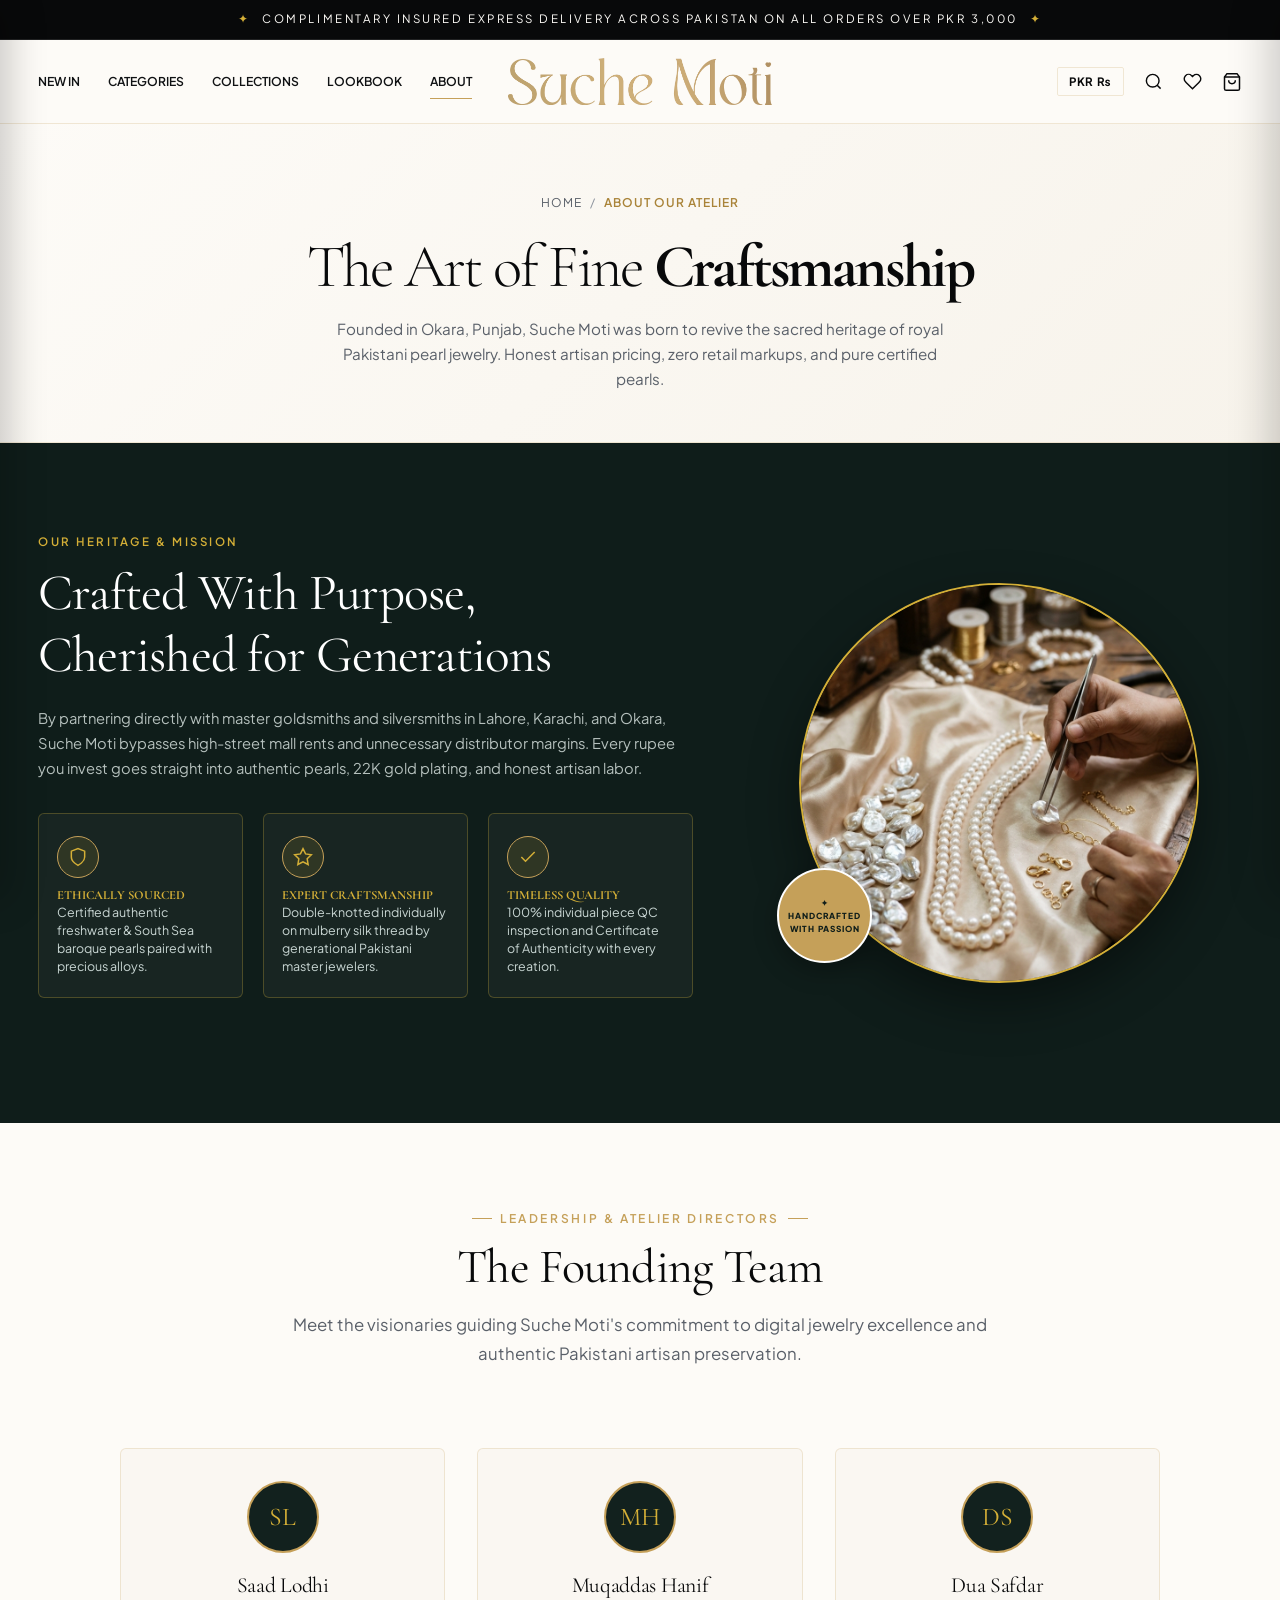
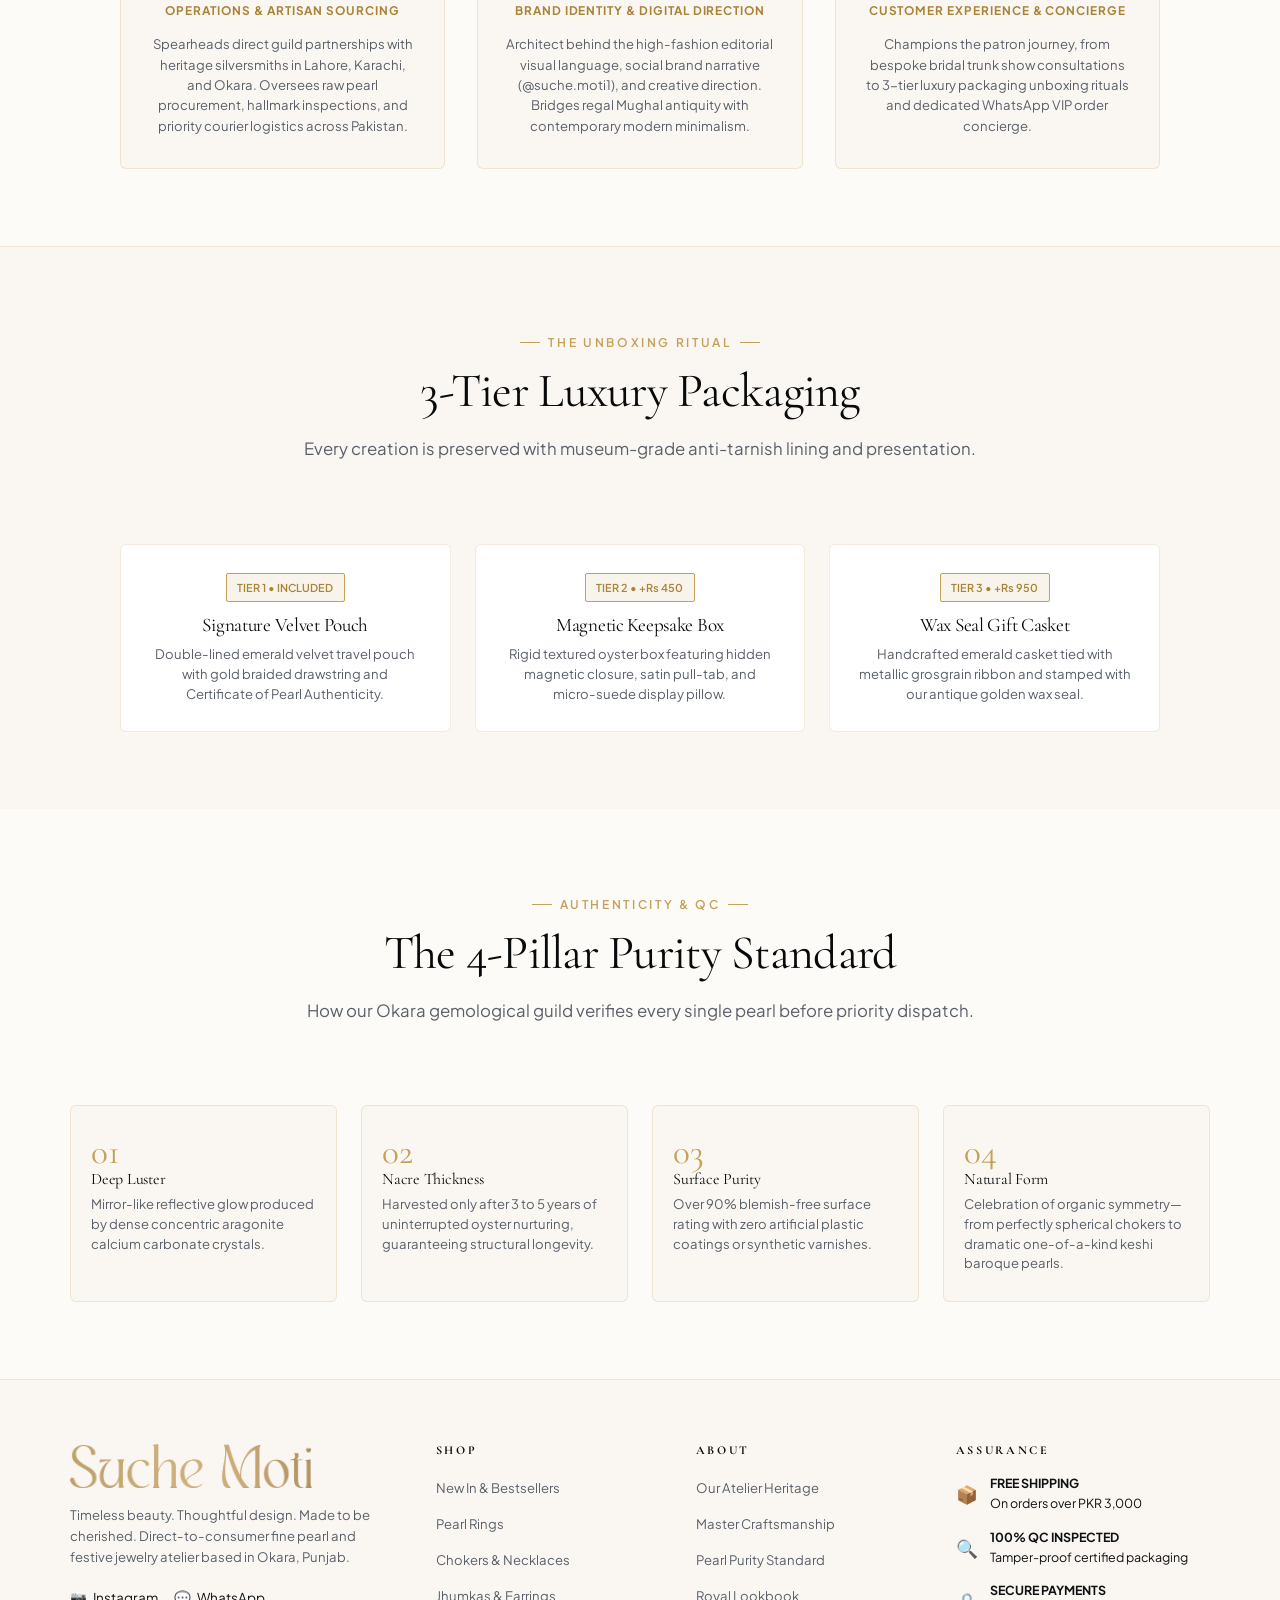
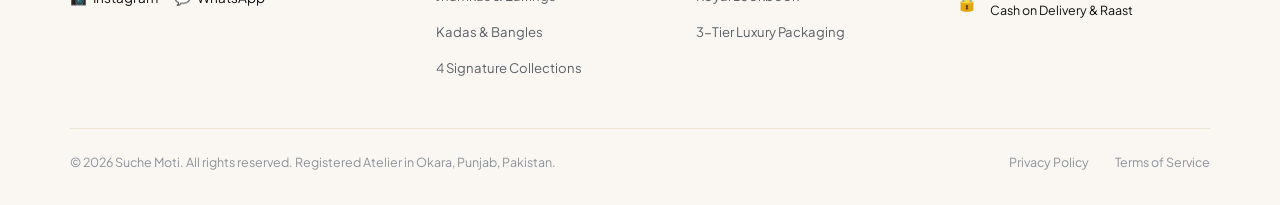
==== about.html @ a4e59344 "feat: implement multi-page architecture, jewelry category section & mobile responsive overhaul - Add" ====
<!DOCTYPE html>
<html lang="en">
<head>
  <meta charset="UTF-8">
  <meta name="viewport" content="width=device-width, initial-scale=1.0">
  <title>About Our Atelier — Suche Moti | Heritage, Craftsmanship & Founders</title>
  
  <!-- SEO & Brand Metadata -->
  <meta name="description" content="Learn the story of Suche Moti: authentic direct-to-consumer pearl jewelry atelier based in Okara, Punjab. Founded by Saad Lodhi, Muqaddas Hanif, and Dua Safdar.">
  <meta name="keywords" content="Suche Moti about, Okara pearl jewelry, Saad Lodhi, Muqaddas Hanif, Dua Safdar, Pakistani pearl artisans">

  <!-- Core Stylesheets -->
  <link rel="stylesheet" href="css/variables.css?v=4">
  <link rel="stylesheet" href="css/base.css?v=4">
  <link rel="stylesheet" href="css/animations.css?v=4">
  <link rel="stylesheet" href="css/components.css?v=4">
  <link rel="stylesheet" href="css/main.css?v=4">
</head>
<body>

  <!-- Top Announcement Ticker -->
  <div class="top-ticker" role="region" aria-label="Announcement Bar">
    <div class="top-ticker-text">
      <span class="gold-bullet">✦</span>
      <span>COMPLIMENTARY INSURED EXPRESS DELIVERY ACROSS PAKISTAN ON ALL ORDERS OVER PKR 3,000</span>
      <span class="gold-bullet">✦</span>
    </div>
  </div>

  <!-- Sticky Minimal Navigation -->
  <header class="site-header" id="site-header">
    <div class="container nav-container">
      
      <!-- Mobile Hamburger Button -->
      <button type="button" class="mobile-menu-toggle" id="mobile-menu-toggle" aria-label="Open Navigation Menu">
        <svg width="22" height="22" viewBox="0 0 24 24" fill="none" stroke="currentColor" stroke-width="2">
          <line x1="3" y1="6" x2="21" y2="6"/>
          <line x1="3" y1="12" x2="21" y2="12"/>
          <line x1="3" y1="18" x2="21" y2="18"/>
        </svg>
      </button>

      <!-- Left Navigation Links -->
      <nav class="nav-left-links" aria-label="Main Navigation">
        <a href="new-in.html" class="nav-link">NEW IN</a>
        <a href="categories.html" class="nav-link">CATEGORIES</a>
        <a href="collections.html" class="nav-link">COLLECTIONS</a>
        <a href="lookbook.html" class="nav-link">LOOKBOOK</a>
        <a href="about.html" class="nav-link active">ABOUT</a>
      </nav>

      <!-- Center Brand Logo -->
      <a href="index.html" class="nav-center-logo" aria-label="Suche Moti Home">
        <img src="assets/images/logo-text.png" alt="Suche Moti Fine Jewelry" height="48">
      </a>

      <!-- Right Utility Actions -->
      <div class="nav-right-utilities">
        <button type="button" class="currency-toggle-btn" id="currency-toggle" aria-label="Toggle currency">
          PKR ₨
        </button>

        <button type="button" class="nav-icon-btn" id="search-trigger" aria-label="Search catalog">
          <svg width="19" height="19" viewBox="0 0 24 24" fill="none" stroke="currentColor" stroke-width="1.8">
            <circle cx="11" cy="11" r="8"/>
            <line x1="21" y1="21" x2="16.65" y2="16.65"/>
          </svg>
        </button>

        <button type="button" class="nav-icon-btn" id="wishlist-nav-btn" aria-label="View Wishlist">
          <svg width="19" height="19" viewBox="0 0 24 24" fill="none" stroke="currentColor" stroke-width="1.8">
            <path d="M20.84 4.61a5.5 5.5 0 0 0-7.78 0L12 5.67l-1.06-1.06a5.5 5.5 0 0 0-7.78 7.78l1.06 1.06L12 21.23l7.78-7.78 1.06-1.06a5.5 5.5 0 0 0 0-7.78z"/>
          </svg>
          <span class="nav-badge-count wishlist-badge-count" style="display: none;">0</span>
        </button>

        <button type="button" class="nav-icon-btn" data-action="open-cart" aria-label="Open Shopping Bag">
          <svg width="20" height="20" viewBox="0 0 24 24" fill="none" stroke="currentColor" stroke-width="1.8">
            <path d="M6 2L3 6v14a2 2 0 0 0 2 2h14a2 2 0 0 0 2-2V6l-3-4z"/>
            <line x1="3" y1="6" x2="21" y2="6"/>
            <path d="M16 10a4 4 0 0 1-8 0"/>
          </svg>
          <span class="nav-badge-count cart-badge-count" style="display: none;">0</span>
        </button>
      </div>

    </div>
  </header>

  <!-- Mobile Navigation Drawer -->
  <div class="mobile-nav-backdrop" id="mobile-nav-backdrop"></div>
  <aside class="mobile-nav-drawer" id="mobile-nav-drawer" role="dialog" aria-label="Navigation Menu">
    <div class="mobile-nav-header">
      <img src="assets/images/logo-text.png" alt="Suche Moti" height="34">
      <button type="button" class="mobile-nav-close" id="mobile-nav-close" aria-label="Close menu">
        <svg width="20" height="20" viewBox="0 0 24 24" fill="none" stroke="currentColor" stroke-width="2"><path d="M18 6L6 18M6 6l12 12"/></svg>
      </button>
    </div>
    <div class="mobile-nav-body">
      <nav class="mobile-nav-links">
        <a href="index.html" class="mobile-link">Home</a>
        <a href="new-in.html" class="mobile-link">New In & Best Sellers</a>
        <a href="categories.html" class="mobile-link">Shop By Category (Rings, Necklaces...)</a>
        <a href="collections.html" class="mobile-link">The 4 Collections</a>
        <a href="lookbook.html" class="mobile-link">Royal Lookbook</a>
        <a href="about.html" class="mobile-link active">Our Craftsmanship & Heritage</a>
        <a href="index.html#purity-guide" class="mobile-link">Pearl Purity Standard</a>
      </nav>
      <div class="mobile-nav-footer">
        <div class="mobile-currency-row">
          <span>Currency:</span>
          <button type="button" class="currency-toggle-btn" id="mobile-currency-btn" style="padding: 0.4rem 1rem;">PKR ₨</button>
        </div>
        <p style="font-size: 0.78rem; color: var(--color-slate-400); margin-top: 1rem;">
          Complimentary insured delivery on orders over PKR 3,000 across Pakistan via TCS & Leopards.
        </p>
      </div>
    </div>
  </aside>

  <!-- Page Hero -->
  <main id="main-content">
    <section class="page-hero">
      <div class="container">
        <div class="breadcrumbs">
          <a href="index.html">Home</a>
          <span>/</span>
          <span class="current">About Our Atelier</span>
        </div>
        <h1 class="page-hero-title">
          The Art of Fine <strong>Craftsmanship</strong>
        </h1>
        <p class="page-hero-subtitle">
          Founded in Okara, Punjab, Suche Moti was born to revive the sacred heritage of royal Pakistani pearl jewelry. Honest artisan pricing, zero retail markups, and pure certified pearls.
        </p>
      </div>
    </section>

    <!-- Atelier Story & Craftsmanship -->
    <section class="craftsmanship-section" id="craftsmanship" style="background-color: #0f1d1a; color: #ffffff;">
      <div class="container">
        <div class="craftsmanship-grid">
          
          <div class="reveal-item">
            <span class="craftsmanship-eyebrow">OUR HERITAGE & MISSION</span>
            <h2 class="craftsmanship-title">
              Crafted With Purpose,<br>
              Cherished for Generations
            </h2>
            <p class="craftsmanship-desc">
              By partnering directly with master goldsmiths and silversmiths in Lahore, Karachi, and Okara, Suche Moti bypasses high-street mall rents and unnecessary distributor margins. Every rupee you invest goes straight into authentic pearls, 22K gold plating, and honest artisan labor.
            </p>

            <div class="craftsmanship-boxes-row">
              <div class="craftsmanship-box-card">
                <div class="craftsmanship-box-icon">
                  <svg width="20" height="20" viewBox="0 0 24 24" fill="none" stroke="currentColor" stroke-width="1.8"><path d="M12 22s8-4 8-10V5l-8-3-8 3v7c0 6 8 10 8 10z"/></svg>
                </div>
                <div>
                  <h4 class="craftsmanship-box-title">Ethically Sourced</h4>
                  <p class="craftsmanship-box-desc">Certified authentic freshwater & South Sea baroque pearls paired with precious alloys.</p>
                </div>
              </div>

              <div class="craftsmanship-box-card">
                <div class="craftsmanship-box-icon">
                  <svg width="20" height="20" viewBox="0 0 24 24" fill="none" stroke="currentColor" stroke-width="1.8"><polygon points="12 2 15.09 8.26 22 9.27 17 14.14 18.18 21.02 12 17.77 5.82 21.02 7 14.14 2 9.27 8.91 8.26 12 2"/></svg>
                </div>
                <div>
                  <h4 class="craftsmanship-box-title">Expert Craftsmanship</h4>
                  <p class="craftsmanship-box-desc">Double-knotted individually on mulberry silk thread by generational Pakistani master jewelers.</p>
                </div>
              </div>

              <div class="craftsmanship-box-card">
                <div class="craftsmanship-box-icon">
                  <svg width="20" height="20" viewBox="0 0 24 24" fill="none" stroke="currentColor" stroke-width="1.8"><polyline points="20 6 9 17 4 12"/></svg>
                </div>
                <div>
                  <h4 class="craftsmanship-box-title">Timeless Quality</h4>
                  <p class="craftsmanship-box-desc">100% individual piece QC inspection and Certificate of Authenticity with every creation.</p>
                </div>
              </div>
            </div>
          </div>

          <div class="reveal-item" style="position: relative; display: flex; justify-content: center;">
            <div class="craftsmanship-media-frame">
              <img src="assets/images/collection_pearls.jpg" alt="Master jeweler handcrafting pearls">
            </div>
            <div class="craftsmanship-seal-stamp float-motion">
              <span>✦</span>
              <span>HANDCRAFTED<br>WITH PASSION</span>
            </div>
          </div>

        </div>
      </div>
    </section>

    <!-- The 3 Founders Section -->
    <section style="padding: clamp(3.5rem, 6vw, 6rem) 0; background-color: var(--color-pearl-white);">
      <div class="container">
        
        <div class="section-header reveal-item">
          <span class="section-eyebrow">LEADERSHIP & ATELIER DIRECTORS</span>
          <h2 class="section-title">The Founding Team</h2>
          <p class="section-description">
            Meet the visionaries guiding Suche Moti's commitment to digital jewelry excellence and authentic Pakistani artisan preservation.
          </p>
        </div>

        <div style="display: grid; grid-template-columns: repeat(3, 1fr); gap: 2rem; max-width: 1040px; margin: 0 auto;" class="reveal-item">
          
          <!-- Founder 1: Saad Lodhi -->
          <div style="background: #faf7f2; border: 1px solid var(--color-border-hairline); border-radius: 6px; padding: 2rem 1.75rem; text-align: center;">
            <div style="width: 72px; height: 72px; border-radius: 50%; background: #12211e; color: var(--color-gold-400); font-family: var(--font-serif); font-size: 1.6rem; display: flex; align-items: center; justify-content: center; margin: 0 auto 1.25rem auto; border: 2px solid var(--color-gold-500);">
              SL
            </div>
            <h3 style="font-family: var(--font-serif); font-size: 1.35rem; margin-bottom: 0.25rem;">Saad Lodhi</h3>
            <span style="font-size: 0.74rem; font-weight: 700; color: var(--color-gold-600); text-transform: uppercase; letter-spacing: 0.08em; display: block; margin-bottom: 0.85rem;">Operations & Artisan Sourcing</span>
            <p style="font-size: 0.82rem; color: var(--color-slate-600); line-height: 1.55;">
              Spearheads direct guild partnerships with heritage silversmiths in Lahore, Karachi, and Okara. Oversees raw pearl procurement, hallmark inspections, and priority courier logistics across Pakistan.
            </p>
          </div>

          <!-- Founder 2: Muqaddas Hanif -->
          <div style="background: #faf7f2; border: 1px solid var(--color-border-hairline); border-radius: 6px; padding: 2rem 1.75rem; text-align: center;">
            <div style="width: 72px; height: 72px; border-radius: 50%; background: #12211e; color: var(--color-gold-400); font-family: var(--font-serif); font-size: 1.6rem; display: flex; align-items: center; justify-content: center; margin: 0 auto 1.25rem auto; border: 2px solid var(--color-gold-500);">
              MH
            </div>
            <h3 style="font-family: var(--font-serif); font-size: 1.35rem; margin-bottom: 0.25rem;">Muqaddas Hanif</h3>
            <span style="font-size: 0.74rem; font-weight: 700; color: var(--color-gold-600); text-transform: uppercase; letter-spacing: 0.08em; display: block; margin-bottom: 0.85rem;">Brand Identity & Digital Direction</span>
            <p style="font-size: 0.82rem; color: var(--color-slate-600); line-height: 1.55;">
              Architect behind the high-fashion editorial visual language, social brand narrative (@suche.moti1), and creative direction. Bridges regal Mughal antiquity with contemporary modern minimalism.
            </p>
          </div>

          <!-- Founder 3: Dua Safdar -->
          <div style="background: #faf7f2; border: 1px solid var(--color-border-hairline); border-radius: 6px; padding: 2rem 1.75rem; text-align: center;">
            <div style="width: 72px; height: 72px; border-radius: 50%; background: #12211e; color: var(--color-gold-400); font-family: var(--font-serif); font-size: 1.6rem; display: flex; align-items: center; justify-content: center; margin: 0 auto 1.25rem auto; border: 2px solid var(--color-gold-500);">
              DS
            </div>
            <h3 style="font-family: var(--font-serif); font-size: 1.35rem; margin-bottom: 0.25rem;">Dua Safdar</h3>
            <span style="font-size: 0.74rem; font-weight: 700; color: var(--color-gold-600); text-transform: uppercase; letter-spacing: 0.08em; display: block; margin-bottom: 0.85rem;">Customer Experience & Concierge</span>
            <p style="font-size: 0.82rem; color: var(--color-slate-600); line-height: 1.55;">
              Champions the patron journey, from bespoke bridal trunk show consultations to 3-tier luxury packaging unboxing rituals and dedicated WhatsApp VIP order concierge.
            </p>
          </div>

        </div>

      </div>
    </section>

    <!-- 3-Tier Luxury Packaging Showcase -->
    <section id="packaging" style="padding: clamp(3rem, 6vw, 5rem) 0; background-color: #faf7f2; border-top: 1px solid var(--color-border-hairline);">
      <div class="container">
        
        <div class="section-header reveal-item">
          <span class="section-eyebrow">THE UNBOXING RITUAL</span>
          <h2 class="section-title">3-Tier Luxury Packaging</h2>
          <p class="section-description">
            Every creation is preserved with museum-grade anti-tarnish lining and presentation.
          </p>
        </div>

        <div style="display: grid; grid-template-columns: repeat(3, 1fr); gap: 1.5rem; max-width: 1040px; margin: 0 auto;" class="reveal-item">
          <div style="background: #ffffff; border: 1px solid var(--color-border-hairline); border-radius: 6px; padding: 1.75rem; text-align: center;">
            <span class="badge badge-gold" style="margin-bottom: 0.75rem;">Tier 1 • Included</span>
            <h4 style="font-family: var(--font-serif); font-size: 1.2rem; margin-bottom: 0.5rem;">Signature Velvet Pouch</h4>
            <p style="font-size: 0.82rem; color: var(--color-slate-600); line-height: 1.5;">Double-lined emerald velvet travel pouch with gold braided drawstring and Certificate of Pearl Authenticity.</p>
          </div>

          <div style="background: #ffffff; border: 1px solid var(--color-border-hairline); border-radius: 6px; padding: 1.75rem; text-align: center;">
            <span class="badge badge-gold" style="margin-bottom: 0.75rem;">Tier 2 • +₨ 450</span>
            <h4 style="font-family: var(--font-serif); font-size: 1.2rem; margin-bottom: 0.5rem;">Magnetic Keepsake Box</h4>
            <p style="font-size: 0.82rem; color: var(--color-slate-600); line-height: 1.5;">Rigid textured oyster box featuring hidden magnetic closure, satin pull-tab, and micro-suede display pillow.</p>
          </div>

          <div style="background: #ffffff; border: 1px solid var(--color-border-hairline); border-radius: 6px; padding: 1.75rem; text-align: center;">
            <span class="badge badge-gold" style="margin-bottom: 0.75rem;">Tier 3 • +₨ 950</span>
            <h4 style="font-family: var(--font-serif); font-size: 1.2rem; margin-bottom: 0.5rem;">Wax Seal Gift Casket</h4>
            <p style="font-size: 0.82rem; color: var(--color-slate-600); line-height: 1.5;">Handcrafted emerald casket tied with metallic grosgrain ribbon and stamped with our antique golden wax seal.</p>
          </div>
        </div>

      </div>
    </section>

    <!-- Pearl Purity Standard Matrix -->
    <section id="purity" class="purity-guide-section">
      <div class="container">
        
        <div class="section-header reveal-item">
          <span class="section-eyebrow">AUTHENTICITY & QC</span>
          <h2 class="section-title">The 4-Pillar Purity Standard</h2>
          <p class="section-description">
            How our Okara gemological guild verifies every single pearl before priority dispatch.
          </p>
        </div>

        <div class="pillars-grid">
          <div class="pillar-card reveal-item">
            <span class="pillar-number">01</span>
            <h3 class="pillar-title">Deep Luster</h3>
            <p style="font-size: 0.82rem; color: var(--color-slate-600); line-height: 1.5;">
              Mirror-like reflective glow produced by dense concentric aragonite calcium carbonate crystals.
            </p>
          </div>

          <div class="pillar-card reveal-item">
            <span class="pillar-number">02</span>
            <h3 class="pillar-title">Nacre Thickness</h3>
            <p style="font-size: 0.82rem; color: var(--color-slate-600); line-height: 1.5;">
              Harvested only after 3 to 5 years of uninterrupted oyster nurturing, guaranteeing structural longevity.
            </p>
          </div>

          <div class="pillar-card reveal-item">
            <span class="pillar-number">03</span>
            <h3 class="pillar-title">Surface Purity</h3>
            <p style="font-size: 0.82rem; color: var(--color-slate-600); line-height: 1.5;">
              Over 90% blemish-free surface rating with zero artificial plastic coatings or synthetic varnishes.
            </p>
          </div>

          <div class="pillar-card reveal-item">
            <span class="pillar-number">04</span>
            <h3 class="pillar-title">Natural Form</h3>
            <p style="font-size: 0.82rem; color: var(--color-slate-600); line-height: 1.5;">
              Celebration of organic symmetry—from perfectly spherical chokers to dramatic one-of-a-kind keshi baroque pearls.
            </p>
          </div>
        </div>

      </div>
    </section>
  </main>

  <!-- Luxury Professional Footer -->
  <footer class="site-footer">
    <div class="container">
      <div class="footer-top-grid">
        <div>
          <img src="assets/images/logo-text.png" alt="Suche Moti" class="footer-brand-logo">
          <p class="footer-brand-tagline">
            Timeless beauty. Thoughtful design. Made to be cherished. Direct-to-consumer fine pearl and festive jewelry atelier based in Okara, Punjab.
          </p>
          <div class="footer-social-links">
            <a href="https://www.instagram.com/suche.moti1/" target="_blank" rel="noopener noreferrer">
              <span>📷</span> Instagram
            </a>
            <a href="https://wa.me/923000000000" target="_blank" rel="noopener noreferrer">
              <span>💬</span> WhatsApp
            </a>
          </div>
        </div>

        <div>
          <h4 class="footer-heading">SHOP</h4>
          <ul class="footer-links-list">
            <li><a href="new-in.html">New In & Bestsellers</a></li>
            <li><a href="categories.html?type=rings">Pearl Rings</a></li>
            <li><a href="categories.html?type=necklaces">Chokers & Necklaces</a></li>
            <li><a href="categories.html?type=earrings">Jhumkas & Earrings</a></li>
            <li><a href="categories.html?type=bracelets">Kadas & Bangles</a></li>
            <li><a href="collections.html">4 Signature Collections</a></li>
          </ul>
        </div>

        <div>
          <h4 class="footer-heading">ABOUT</h4>
          <ul class="footer-links-list">
            <li><a href="about.html">Our Atelier Heritage</a></li>
            <li><a href="about.html#craftsmanship">Master Craftsmanship</a></li>
            <li><a href="about.html#purity">Pearl Purity Standard</a></li>
            <li><a href="lookbook.html">Royal Lookbook</a></li>
            <li><a href="about.html#packaging">3-Tier Luxury Packaging</a></li>
          </ul>
        </div>

        <div>
          <h4 class="footer-heading">ASSURANCE</h4>
          <div class="footer-assurances">
            <div class="assurance-item">
              <span class="assurance-icon">📦</span>
              <span><strong>FREE SHIPPING</strong><br>On orders over PKR 3,000</span>
            </div>
            <div class="assurance-item">
              <span class="assurance-icon">🔍</span>
              <span><strong>100% QC INSPECTED</strong><br>Tamper-proof certified packaging</span>
            </div>
            <div class="assurance-item">
              <span class="assurance-icon">🔒</span>
              <span><strong>SECURE PAYMENTS</strong><br>Cash on Delivery & Raast</span>
            </div>
          </div>
        </div>
      </div>

      <div class="footer-bottom-bar">
        <div>
          &copy; 2026 Suche Moti. All rights reserved. Registered Atelier in Okara, Punjab, Pakistan.
        </div>
        <div>
          <a href="#" style="color: inherit; text-decoration: none; margin-right: 1.5rem;">Privacy Policy</a>
          <a href="#" style="color: inherit; text-decoration: none;">Terms of Service</a>
        </div>
      </div>
    </div>
  </footer>

  <!-- Slide-out Cart Drawer -->
  <div class="drawer-backdrop" id="drawer-backdrop"></div>
  <aside class="cart-drawer" id="cart-drawer" role="dialog" aria-label="Shopping Bag">
    <div class="cart-header">
      <div class="cart-title-wrap">
        <h3 class="cart-title">Your Bag</h3>
        <span class="cart-count-pill" id="cart-header-count">(0 Pieces)</span>
      </div>
      <button type="button" class="drawer-close-btn" data-action="close-cart" aria-label="Close Bag">
        <svg width="20" height="20" viewBox="0 0 24 24" fill="none" stroke="currentColor" stroke-width="2"><path d="M18 6L6 18M6 6l12 12"/></svg>
      </button>
    </div>

    <div class="shipping-meter-wrap">
      <p class="shipping-meter-text" id="shipping-meter-msg">
        Add <strong>₨ 3,000</strong> more for <strong>Complimentary Nationwide Delivery</strong>!
      </p>
      <div class="shipping-progress-bar">
        <div class="shipping-progress-fill" id="shipping-meter-fill"></div>
      </div>
    </div>

    <div class="cart-body">
      <div id="cart-items-list"></div>
      <div class="cart-packaging-module">
        <h4 class="packaging-title">Choose Luxury Presentation</h4>
        <div class="packaging-options-grid">
          <label class="packaging-option-card active">
            <input type="radio" name="packaging_tier" value="standard" checked>
            <div class="packaging-card-content">
              <strong>Signature Velvet Pouch</strong>
              <span>Complimentary</span>
            </div>
          </label>
          <label class="packaging-option-card">
            <input type="radio" name="packaging_tier" value="premium">
            <div class="packaging-card-content">
              <strong>Magnetic Keepsake Box</strong>
              <span>+₨ 450</span>
            </div>
          </label>
          <label class="packaging-option-card">
            <input type="radio" name="packaging_tier" value="gift">
            <div class="packaging-card-content">
              <strong>Wax Seal Gift Casket</strong>
              <span>+₨ 950</span>
            </div>
          </label>
        </div>
      </div>

      <div class="promo-code-wrap">
        <input type="text" id="promo-code-input" placeholder="Promo code (Try SUCHE10)" class="promo-input">
        <button type="button" id="apply-promo-btn" class="promo-btn">Apply</button>
      </div>
    </div>

    <div class="cart-footer">
      <div class="cart-totals-row">
        <span>Subtotal</span>
        <span id="cart-subtotal">₨ 0</span>
      </div>
      <div class="cart-totals-row" id="cart-discount-row" style="display: none; color: var(--color-gold-600);">
        <span>VIP Privilege (10%)</span>
        <span id="cart-discount">-₨ 0</span>
      </div>
      <div class="cart-totals-row">
        <span>Insured Courier Delivery</span>
        <span id="cart-shipping">₨ 250</span>
      </div>
      <div class="cart-totals-row grand-total">
        <span>Total</span>
        <span id="cart-grand-total">₨ 0</span>
      </div>
      <button type="button" class="btn btn-gold cart-checkout-btn" id="cart-checkout-btn">
        Proceed to Secure Checkout
      </button>
    </div>
  </aside>

  <!-- Simulated Checkout Modal -->
  <div class="modal-backdrop" id="checkout-modal" role="dialog" aria-modal="true" aria-label="Simulated Checkout">
    <div class="checkout-dialog modal-spring">
      <button type="button" class="modal-close-btn" id="checkout-close" aria-label="Close Checkout">
        <svg width="20" height="20" viewBox="0 0 24 24" fill="none" stroke="currentColor" stroke-width="2"><path d="M18 6L6 18M6 6l12 12"/></svg>
      </button>

      <span class="section-eyebrow">FINAL STEP</span>
      <h3 style="font-family: var(--font-serif); font-size: 1.8rem; margin-bottom: 0.5rem;">Complete Your Order</h3>
      <p style="font-size: 0.85rem; color: var(--color-slate-600); margin-bottom: 1.5rem;">
        Enjoy complimentary insured delivery across Pakistan via TCS or Leopards Courier.
      </p>

      <form id="checkout-form" style="display: flex; flex-direction: column; gap: 1rem;">
        <div>
          <label style="display: block; font-size: 0.75rem; text-transform: uppercase; font-weight: 600; margin-bottom: 0.35rem;" for="checkout-name">Full Name *</label>
          <input type="text" id="checkout-name" required placeholder="e.g. Fatima Ali" style="width: 100%; padding: 0.75rem; border: 1px solid var(--color-border-hairline); border-radius: 2px;">
        </div>

        <div class="checkout-grid-2col" style="display: grid; grid-template-columns: 1fr 1fr; gap: 1rem;">
          <div>
            <label style="display: block; font-size: 0.75rem; text-transform: uppercase; font-weight: 600; margin-bottom: 0.35rem;" for="checkout-phone">WhatsApp Phone *</label>
            <input type="tel" id="checkout-phone" required placeholder="0300-1234567" style="width: 100%; padding: 0.75rem; border: 1px solid var(--color-border-hairline); border-radius: 2px;">
          </div>
          <div>
            <label style="display: block; font-size: 0.75rem; text-transform: uppercase; font-weight: 600; margin-bottom: 0.35rem;" for="checkout-city">City *</label>
            <input type="text" id="checkout-city" required placeholder="Lahore / Karachi / Okara" style="width: 100%; padding: 0.75rem; border: 1px solid var(--color-border-hairline); border-radius: 2px;">
          </div>
        </div>

        <div>
          <label style="display: block; font-size: 0.75rem; text-transform: uppercase; font-weight: 600; margin-bottom: 0.35rem;" for="checkout-address">Delivery Address *</label>
          <textarea id="checkout-address" required rows="2" placeholder="House/Apartment #, Street, Sector" style="width: 100%; padding: 0.75rem; border: 1px solid var(--color-border-hairline); border-radius: 2px;"></textarea>
        </div>

        <div>
          <label style="display: block; font-size: 0.75rem; text-transform: uppercase; font-weight: 600; margin-bottom: 0.5rem;">Select Payment Method</label>
          <div style="display: flex; flex-direction: column; gap: 0.5rem; font-size: 0.85rem;">
            <label style="display: flex; align-items: center; gap: 0.75rem; padding: 0.65rem; border: 1px solid var(--color-border-hairline); cursor: pointer;">
              <input type="radio" name="payment_method" value="Cash on Delivery (COD)" checked>
              <span><strong>Cash on Delivery (COD)</strong> — Pay to TCS/Leopards Courier at your doorstep</span>
            </label>
            <label style="display: flex; align-items: center; gap: 0.75rem; padding: 0.65rem; border: 1px solid var(--color-border-hairline); cursor: pointer;">
              <input type="radio" name="payment_method" value="Direct Bank Transfer / Raast">
              <span><strong>Direct Bank Transfer / Raast</strong> — Instant WhatsApp receipt verification</span>
            </label>
            <label style="display: flex; align-items: center; gap: 0.75rem; padding: 0.65rem; border: 1px solid var(--color-border-hairline); cursor: pointer;">
              <input type="radio" name="payment_method" value="Visa / Mastercard">
              <span><strong>Debit / Credit Card (Visa / Mastercard)</strong></span>
            </label>
          </div>
        </div>

        <button type="submit" class="btn btn-solid-gold" style="margin-top: 1rem; padding: 1rem;">
          Confirm Order & Generate Tracking
        </button>
      </form>
    </div>
  </div>

  <!-- Order Success Modal -->
  <div class="modal-backdrop" id="order-success-modal" role="dialog" aria-modal="true" aria-label="Order Placed Successfully">
    <div class="order-success-dialog modal-spring">
      <div style="width: 60px; height: 60px; background: rgba(197, 160, 89, 0.15); color: var(--color-gold-600); border-radius: 50%; display: flex; align-items: center; justify-content: center; margin: 0 auto 1.5rem auto;">
        <svg width="32" height="32" viewBox="0 0 24 24" fill="none" stroke="currentColor" stroke-width="2.5"><polyline points="20 6 9 17 4 12"/></svg>
      </div>
      <span class="badge badge-gold" style="margin-bottom: 0.75rem;">Order Confirmed</span>
      <h3 style="font-family: var(--font-serif); font-size: 2rem; margin-bottom: 0.75rem;">Pure Elegance Is On Its Way</h3>
      <p style="font-size: 0.9rem; color: var(--color-slate-600); margin-bottom: 1.5rem;">
        Thank you, <strong id="success-client-name">Valued Patron</strong>. Your order is now being QC-inspected in our Okara atelier and prepared for priority dispatch to <strong id="success-order-city">Pakistan</strong> via TCS Express.
      </p>
      <div style="background: var(--color-pearl-cream); padding: 1rem; border-radius: 2px; font-size: 0.8rem; margin-bottom: 1.5rem; text-align: left;">
        <div><strong>Payment Type:</strong> <span id="success-payment-type">CASH ON DELIVERY</span></div>
        <div style="margin-top: 0.35rem;"><strong>Tracking Partner:</strong> TCS Express / Leopards Courier</div>
        <div style="margin-top: 0.35rem;"><strong>Inclusions:</strong> Velvet Pouch, Certificate of Authenticity</div>
      </div>
      <button type="button" class="btn btn-obsidian" onclick="document.getElementById('order-success-modal').classList.remove('active');">
        Return to Atelier Collection
      </button>
    </div>
  </div>

  <!-- Search Modal -->
  <div class="modal-backdrop" id="search-modal" role="dialog" aria-modal="true" aria-label="Search Catalog">
    <div class="search-dialog modal-spring">
      <div style="display: flex; justify-content: space-between; align-items: center; margin-bottom: 1.5rem;">
        <h4 style="font-family: var(--font-serif); font-size: 1.6rem;">Search The Vault</h4>
        <button type="button" class="modal-close-btn" id="search-close" aria-label="Close search" style="position: static;">
          <svg width="20" height="20" viewBox="0 0 24 24" fill="none" stroke="currentColor" stroke-width="2"><path d="M18 6L6 18M6 6l12 12"/></svg>
        </button>
      </div>
      <div style="position: relative;">
        <input type="text" id="search-input" placeholder="Search by name, baroque, choker, kada, pearl grade..." style="width: 100%; padding: 1rem 1.25rem; font-size: 1rem; border: 1px solid var(--color-border-hairline); border-radius: 2px; outline: none;">
      </div>
      <p style="font-size: 0.75rem; color: var(--color-slate-400); margin-top: 0.75rem;">
        Tip: Try typing "baroque", "choker", "jhumka", "kada", or "rings".
      </p>
    </div>
  </div>

  <div id="toast-container" aria-live="polite"></div>

  <!-- Core JavaScript Modules -->
  <script src="js/products-data.js?v=4"></script>
  <script src="js/cart.js?v=4"></script>
  <script src="js/wishlist.js?v=4"></script>
  <script src="js/quickview.js?v=4"></script>
  <script src="js/lookbook.js?v=4"></script>
  <script src="js/app.js?v=4"></script>

  <script>
    document.addEventListener('DOMContentLoaded', () => {
      if (window.App) window.App.init();
    });
  </script>
</body>
</html>
---- css/variables.css ----
/* ==========================================================================
   SUCHE MOTI (سچے موتی) — LUXURY DESIGN TOKENS
   Pure Vanilla CSS Architecture for University Web Engineering
   ========================================================================== */

:root {
  /* -------------------------------------------------------------------------
     1. COLOR PALETTE: Haute Horlogerie & Pearl Atelier
     ------------------------------------------------------------------------- */
  /* Obsidian & Charcoal Darks */
  --color-obsidian-900: #08090a;
  --color-obsidian-800: #0f1113;
  --color-obsidian-700: #181b1e;
  --color-obsidian-600: #25292e;

  /* Lustrous Pearl & Oyster Shimmer Lights */
  --color-pearl-white: #fdfbf7;
  --color-pearl-cream: #f8f4ec;
  --color-pearl-oyster: #f1ebd9;
  --color-pearl-silk: #e8e0cc;

  /* Warm Antique Champagne Gold Accents */
  --color-gold-400: #d4af37;
  --color-gold-500: #c5a059;
  --color-gold-600: #a98338;
  --color-gold-glow: rgba(212, 175, 55, 0.45);
  --color-gold-subtle: rgba(197, 160, 89, 0.15);

  /* Neutrals & Slate */
  --color-slate-900: #1a1d20;
  --color-slate-600: #5a6069;
  --color-slate-400: #8c939d;
  --color-slate-200: #e2e5e9;
  --color-border-hairline: rgba(197, 160, 89, 0.22);
  --color-border-dark: rgba(255, 255, 255, 0.1);

  /* Status & Functional */
  --color-success: #2e7d32;
  --color-error: #c62828;

  /* -------------------------------------------------------------------------
     2. TYPOGRAPHY
     ------------------------------------------------------------------------- */
  --font-serif: 'Cormorant Garamond', Georgia, serif;
  --font-sans: 'Plus Jakarta Sans', -apple-system, BlinkMacSystemFont, 'Segoe UI', Roboto, sans-serif;
  --font-urdu: 'Noto Nastaliq Urdu', 'Jameel Noori Nastaleeq', serif;

  /* Font Weights */
  --fw-light: 300;
  --fw-regular: 400;
  --fw-medium: 500;
  --fw-semibold: 600;
  --fw-bold: 700;

  /* Letter Spacing */
  --tracking-tighter: -0.04em;
  --tracking-tight: -0.015em;
  --tracking-normal: 0em;
  --tracking-wide: 0.08em;
  --tracking-widest: 0.22em;

  /* -------------------------------------------------------------------------
     3. SPACING & SIZING
     ------------------------------------------------------------------------- */
  --space-2xs: 0.25rem;
  --space-xs: 0.5rem;
  --space-sm: 0.75rem;
  --space-md: 1rem;
  --space-lg: 1.5rem;
  --space-xl: 2rem;
  --space-2xl: 3rem;
  --space-3xl: 5rem;
  --space-4xl: 7.5rem;

  --container-max: 1380px;
  --header-height: 80px;
  --ticker-height: 40px;

  /* -------------------------------------------------------------------------
     4. ELEVATION & SHADOWS
     ------------------------------------------------------------------------- */
  --shadow-subtle: 0 4px 20px rgba(0, 0, 0, 0.04);
  --shadow-medium: 0 10px 30px rgba(0, 0, 0, 0.08);
  --shadow-floating: 0 20px 50px rgba(0, 0, 0, 0.16);
  --shadow-gold: 0 8px 30px rgba(197, 160, 89, 0.25);

  /* -------------------------------------------------------------------------
     5. TRANSITIONS & TIMING (Framer-Motion Emulation)
     ------------------------------------------------------------------------- */
  --ease-spring: cubic-bezier(0.16, 1, 0.3, 1);
  --ease-smooth: cubic-bezier(0.25, 1, 0.5, 1);
  --ease-out-expo: cubic-bezier(0.19, 1, 0.22, 1);
  --transition-fast: 200ms var(--ease-spring);
  --transition-normal: 350ms var(--ease-spring);
  --transition-slow: 600ms var(--ease-spring);

  /* -------------------------------------------------------------------------
     6. Z-INDEX MATRIX
     ------------------------------------------------------------------------- */
  --z-base: 1;
  --z-sticky: 100;
  --z-drawer: 500;
  --z-modal: 1000;
  --z-toast: 2000;
}
---- css/base.css ----
/* ==========================================================================
   SUCHE MOTI (سچے موتی) — BASE STYLES & RESET
   ========================================================================== */

@import url('https://fonts.googleapis.com/css2?family=Cormorant+Garamond:ital,wght@0,300;0,400;0,500;0,600;0,700;1,400;1,600&family=Plus+Jakarta+Sans:wght@300;400;500;600;700&display=swap');

/* Modern Box Sizing Reset */
*, *::before, *::after {
  box-sizing: border-box;
  margin: 0;
  padding: 0;
}

html {
  font-size: 16px;
  scroll-behavior: smooth;
  -webkit-font-smoothing: antialiased;
  -moz-osx-font-smoothing: grayscale;
  background-color: var(--color-pearl-white);
  color: var(--color-obsidian-900);
  overflow-x: hidden;
  width: 100%;
  max-width: 100vw;
}

body {
  font-family: var(--font-sans);
  font-weight: var(--fw-regular);
  line-height: 1.6;
  color: var(--color-slate-900);
  background-color: var(--color-pearl-white);
  overflow-x: hidden;
  width: 100%;
  max-width: 100vw;
  position: relative;
}

/* Custom Scrollbar for Luxury Feel */
::-webkit-scrollbar {
  width: 6px;
  height: 6px;
}
::-webkit-scrollbar-track {
  background: var(--color-pearl-cream);
}
::-webkit-scrollbar-thumb {
  background: var(--color-gold-500);
  border-radius: 3px;
}
::-webkit-scrollbar-thumb:hover {
  background: var(--color-gold-400);
}

/* Text Selection */
::selection {
  background-color: var(--color-gold-500);
  color: var(--color-pearl-white);
}

/* Typography Hierarchy */
h1, h2, h3, h4, h5, h6 {
  font-family: var(--font-serif);
  font-weight: var(--fw-regular);
  color: var(--color-obsidian-900);
  line-height: 1.15;
  letter-spacing: var(--tracking-tight);
}

h1 {
  font-size: clamp(2.5rem, 5vw, 4.25rem);
  letter-spacing: var(--tracking-tighter);
}

h2 {
  font-size: clamp(2rem, 3.8vw, 3rem);
}

h3 {
  font-size: clamp(1.4rem, 2.4vw, 2rem);
}

h4 {
  font-size: 1.25rem;
}

p {
  color: var(--color-slate-600);
  font-size: 0.95rem;
  line-height: 1.7;
}

a {
  color: inherit;
  text-decoration: none;
  transition: color var(--transition-fast);
}

img {
  max-width: 100%;
  height: auto;
  display: block;
  object-fit: cover;
}

button {
  font-family: inherit;
  cursor: pointer;
  border: none;
  background: none;
  outline: none;
}

input, select, textarea {
  font-family: inherit;
  font-size: 0.95rem;
}

/* Container Utility */
.container {
  width: 100%;
  max-width: var(--container-max);
  margin-left: auto;
  margin-right: auto;
  padding-left: clamp(1.25rem, 3vw, 2.5rem);
  padding-right: clamp(1.25rem, 3vw, 2.5rem);
}

/* Subtle Section Header Utility */
.section-header {
  text-align: center;
  max-width: 720px;
  margin: 0 auto var(--space-3xl) auto;
}

.section-eyebrow {
  display: inline-flex;
  align-items: center;
  gap: var(--space-xs);
  font-family: var(--font-sans);
  font-size: 0.75rem;
  font-weight: var(--fw-semibold);
  letter-spacing: var(--tracking-widest);
  text-transform: uppercase;
  color: var(--color-gold-500);
  margin-bottom: var(--space-sm);
}

.section-eyebrow::before,
.section-eyebrow::after {
  content: '';
  display: block;
  width: 20px;
  height: 1px;
  background-color: var(--color-gold-500);
}

.section-title {
  margin-bottom: var(--space-md);
}

.section-description {
  font-size: 1.05rem;
  color: var(--color-slate-600);
}

/* Screenreader text utility */
.sr-only {
  position: absolute;
  width: 1px;
  height: 1px;
  padding: 0;
  margin: -1px;
  overflow: hidden;
  clip: rect(0, 0, 0, 0);
  white-space: nowrap;
  border: 0;
}
---- css/animations.css ----
/* ==========================================================================
   SUCHE MOTI (سچے موتی) — FRAMER MOTION EMULATION & MICRO-ANIMATIONS
   Physics-based Springs, Luster Sweeps, & Scroll Reveals
   ========================================================================== */

/* 1. Pearl Luster Sheen Sweep */
@keyframes pearlLusterSheen {
  0% {
    transform: translateX(-150%) skewX(-25deg);
    opacity: 0;
  }
  30% {
    opacity: 0.6;
  }
  100% {
    transform: translateX(250%) skewX(-25deg);
    opacity: 0;
  }
}

.luster-sheen-target {
  position: relative;
  overflow: hidden;
}

.luster-sheen-target::after {
  content: '';
  position: absolute;
  top: 0;
  left: 0;
  width: 60%;
  height: 100%;
  background: linear-gradient(
    90deg,
    transparent 0%,
    rgba(255, 255, 255, 0.4) 50%,
    transparent 100%
  );
  transform: translateX(-150%) skewX(-25deg);
  pointer-events: none;
  z-index: 2;
}

.luster-sheen-target:hover::after {
  animation: pearlLusterSheen 1.2s var(--ease-spring);
}

/* 2. Interactive Hotspot Pulse for Lookbook */
@keyframes hotspotPulse {
  0% {
    box-shadow: 0 0 0 0 rgba(212, 175, 55, 0.7);
    transform: scale(0.95);
  }
  70% {
    box-shadow: 0 0 0 16px rgba(212, 175, 55, 0);
    transform: scale(1.05);
  }
  100% {
    box-shadow: 0 0 0 0 rgba(212, 175, 55, 0);
    transform: scale(0.95);
  }
}

.hotspot-pin {
  animation: hotspotPulse 2.4s infinite cubic-bezier(0.45, 0, 0.55, 1);
}

/* 3. Floating Subtle Motion */
@keyframes floatSubtle {
  0%, 100% {
    transform: translateY(0px);
  }
  50% {
    transform: translateY(-8px);
  }
}

.float-motion {
  animation: floatSubtle 5s ease-in-out infinite;
}

/* 4. Marquee Announcement Ticker */
@keyframes tickerSlide {
  0% {
    transform: translateX(0);
  }
  100% {
    transform: translateX(-50%);
  }
}

.ticker-track {
  display: flex;
  width: max-content;
  animation: tickerSlide 28s linear infinite;
}

.ticker-track:hover {
  animation-play-state: paused;
}

/* 5. Scroll Reveal Fade-Up (Controlled via IntersectionObserver in app.js) */
.reveal-item {
  opacity: 0;
  transform: translateY(30px);
  transition: opacity 0.8s var(--ease-spring), transform 0.8s var(--ease-spring);
  transition-delay: var(--reveal-delay, 0ms);
  will-change: opacity, transform;
}

.reveal-item.is-revealed {
  opacity: 1;
  transform: translateY(0);
}

/* 6. Modal Entrance Spring */
@keyframes modalSpringIn {
  0% {
    opacity: 0;
    transform: scale(0.92) translateY(20px);
  }
  100% {
    opacity: 1;
    transform: scale(1) translateY(0);
  }
}

.modal-spring {
  animation: modalSpringIn 0.45s var(--ease-spring) forwards;
}

/* 7. Slide-Out Drawer Motion */
@keyframes drawerSlideIn {
  from {
    transform: translateX(100%);
  }
  to {
    transform: translateX(0);
  }
}

@keyframes drawerSlideOut {
  from {
    transform: translateX(0);
  }
  to {
    transform: translateX(100%);
  }
}

/* 8. Heart Pop Animation for Wishlist */
@keyframes heartPop {
  0% {
    transform: scale(1);
  }
  50% {
    transform: scale(1.35);
  }
  100% {
    transform: scale(1);
  }
}

.heart-pop {
  animation: heartPop 0.4s var(--ease-spring);
}

/* 9. Toast Notification Pop */
@keyframes toastEntrance {
  0% {
    opacity: 0;
    transform: translateY(40px) scale(0.9);
  }
  100% {
    opacity: 1;
    transform: translateY(0) scale(1);
  }
}
---- css/components.css ----
/* ==========================================================================
   SUCHE MOTI (سچے موتی) — UI COMPONENTS
   Buttons, Badges, Product Cards, Cart Drawer, Modal, & Toast
   ========================================================================== */

/* -------------------------------------------------------------------------
   1. BUTTONS (Luxury Haute Couture Styling)
   ------------------------------------------------------------------------- */
.btn {
  display: inline-flex;
  align-items: center;
  justify-content: center;
  gap: var(--space-xs);
  padding: 0.85rem 1.75rem;
  font-family: var(--font-sans);
  font-size: 0.82rem;
  font-weight: var(--fw-semibold);
  letter-spacing: var(--tracking-wide);
  text-transform: uppercase;
  border-radius: 2px;
  transition: all var(--transition-normal);
  cursor: pointer;
  position: relative;
  overflow: hidden;
  text-align: center;
}

.btn-gold {
  background-color: var(--color-obsidian-900);
  color: var(--color-gold-400);
  border: 1px solid var(--color-gold-500);
}

.btn-gold:hover {
  background-color: var(--color-gold-500);
  color: var(--color-obsidian-900);
  box-shadow: var(--shadow-gold);
}

.btn-solid-gold {
  background-color: var(--color-gold-500);
  color: var(--color-obsidian-900);
  border: 1px solid var(--color-gold-500);
}

.btn-solid-gold:hover {
  background-color: var(--color-gold-400);
  box-shadow: var(--shadow-gold);
  transform: translateY(-2px);
}

.btn-obsidian {
  background-color: var(--color-obsidian-900);
  color: var(--color-pearl-white);
  border: 1px solid var(--color-obsidian-900);
}

.btn-obsidian:hover {
  background-color: var(--color-obsidian-700);
  transform: translateY(-2px);
  box-shadow: var(--shadow-medium);
}

.btn-outline-dark {
  background: transparent;
  color: var(--color-obsidian-900);
  border: 1px solid var(--color-obsidian-900);
}

.btn-outline-dark:hover {
  background: var(--color-obsidian-900);
  color: var(--color-pearl-white);
}

.btn-link {
  background: transparent;
  padding: 0;
  border: none;
  font-size: 0.85rem;
  font-weight: var(--fw-semibold);
  letter-spacing: var(--tracking-wide);
  text-transform: uppercase;
  color: var(--color-obsidian-900);
  display: inline-flex;
  align-items: center;
  gap: var(--space-xs);
  border-bottom: 1px solid var(--color-obsidian-900);
  padding-bottom: 2px;
}

.btn-link:hover {
  color: var(--color-gold-500);
  border-bottom-color: var(--color-gold-500);
}

.btn-sm {
  padding: 0.5rem 1rem;
  font-size: 0.75rem;
}

/* -------------------------------------------------------------------------
   2. BADGES & TAGS
   ------------------------------------------------------------------------- */
.badge {
  display: inline-flex;
  align-items: center;
  padding: 0.3rem 0.65rem;
  font-size: 0.68rem;
  font-weight: var(--fw-semibold);
  letter-spacing: var(--tracking-wider);
  text-transform: uppercase;
  border-radius: 2px;
}

.badge-gold {
  background-color: rgba(197, 160, 89, 0.12);
  color: var(--color-gold-600);
  border: 1px solid var(--color-gold-500);
}

.badge-dark {
  background-color: var(--color-obsidian-900);
  color: var(--color-pearl-white);
}

.badge-pearl {
  background-color: var(--color-pearl-oyster);
  color: var(--color-obsidian-900);
}

/* -------------------------------------------------------------------------
   3. PRODUCT CARDS (Zara/LV Dual-Angle Hover & Nike Utility)
   ------------------------------------------------------------------------- */
.product-card {
  position: relative;
  background-color: var(--color-pearl-white);
  transition: transform var(--transition-normal), box-shadow var(--transition-normal);
  display: flex;
  flex-direction: column;
}

.product-card:hover {
  transform: translateY(-4px);
}

.product-image-container {
  position: relative;
  aspect-ratio: 1 / 1;
  background-color: var(--color-pearl-cream);
  overflow: hidden;
  border: 1px solid var(--color-border-hairline);
}

.product-image-container img {
  width: 100%;
  height: 100%;
  object-fit: cover;
  transition: transform 0.8s var(--ease-spring), opacity 0.4s ease;
}

.product-image-container .img-hover {
  position: absolute;
  top: 0;
  left: 0;
  opacity: 0;
  pointer-events: none;
}

.product-card:hover .product-image-container img.img-primary {
  transform: scale(1.05);
}

.product-card:hover .product-image-container img.img-hover {
  opacity: 1;
  transform: scale(1.05);
}

/* Floating Badges on Product Image */
.product-card-badge {
  position: absolute;
  top: 12px;
  left: 12px;
  z-index: 3;
}

/* Floating Wishlist Button */
.card-wishlist-btn {
  position: absolute;
  top: 12px;
  right: 12px;
  z-index: 3;
  width: 38px;
  height: 38px;
  border-radius: 50%;
  background: rgba(255, 255, 255, 0.85);
  backdrop-filter: blur(8px);
  display: flex;
  align-items: center;
  justify-content: center;
  border: 1px solid rgba(0, 0, 0, 0.06);
  color: var(--color-obsidian-900);
  transition: all var(--transition-fast);
}

.card-wishlist-btn:hover {
  background: var(--color-obsidian-900);
  color: var(--color-gold-400);
}

.card-wishlist-btn.active {
  color: #e53935;
  background: #ffffff;
}

/* Hover Quick Actions Bar */
.card-actions-bar {
  position: absolute;
  bottom: 0;
  left: 0;
  width: 100%;
  display: grid;
  grid-template-columns: 1fr auto;
  gap: 1px;
  background: rgba(12, 13, 14, 0.9);
  backdrop-filter: blur(10px);
  transform: translateY(100%);
  opacity: 0;
  transition: all var(--transition-normal);
  z-index: 3;
}

.product-card:hover .card-actions-bar {
  transform: translateY(0);
  opacity: 1;
}

.card-quick-add-btn {
  padding: 0.85rem;
  color: var(--color-pearl-white);
  font-size: 0.75rem;
  font-weight: var(--fw-semibold);
  letter-spacing: var(--tracking-wide);
  text-transform: uppercase;
  background: transparent;
  transition: background var(--transition-fast);
  text-align: center;
}

.card-quick-add-btn:hover {
  background: var(--color-gold-500);
  color: var(--color-obsidian-900);
}

.card-quickview-btn {
  padding: 0.85rem 1rem;
  color: var(--color-gold-400);
  background: rgba(255, 255, 255, 0.05);
  display: flex;
  align-items: center;
  justify-content: center;
  transition: background var(--transition-fast);
}

.card-quickview-btn:hover {
  background: var(--color-gold-500);
  color: var(--color-obsidian-900);
}

/* Product Card Information Meta */
.product-info {
  padding: 1.25rem 0.25rem 0.5rem 0.25rem;
  display: flex;
  flex-direction: column;
  gap: 0.35rem;
}

.product-category {
  font-size: 0.72rem;
  font-weight: var(--fw-semibold);
  letter-spacing: var(--tracking-wide);
  text-transform: uppercase;
  color: var(--color-gold-500);
}

.product-title {
  font-family: var(--font-serif);
  font-size: 1.25rem;
  color: var(--color-obsidian-900);
  font-weight: var(--fw-regular);
  line-height: 1.3;
}

.product-title:hover {
  color: var(--color-gold-600);
}

.product-urdu-title {
  font-size: 0.85rem;
  color: var(--color-slate-400);
  font-family: var(--font-urdu);
}

.product-price-box {
  display: flex;
  align-items: baseline;
  gap: var(--space-xs);
  margin-top: 0.25rem;
}

.product-price {
  font-family: var(--font-sans);
  font-size: 1.05rem;
  font-weight: var(--fw-bold);
  color: var(--color-obsidian-900);
}

.product-usd-sub {
  font-size: 0.8rem;
  color: var(--color-slate-400);
}

/* -------------------------------------------------------------------------
   4. SLIDE-OUT CART DRAWER
   ------------------------------------------------------------------------- */
.drawer-backdrop {
  position: fixed;
  top: 0;
  left: 0;
  width: 100vw;
  height: 100vh;
  background: rgba(8, 9, 10, 0.65);
  backdrop-filter: blur(6px);
  z-index: var(--z-drawer);
  opacity: 0;
  visibility: hidden;
  transition: opacity 0.35s ease, visibility 0.35s ease;
}

.drawer-backdrop.active {
  opacity: 1;
  visibility: visible;
}

.cart-drawer {
  position: fixed;
  top: 0;
  right: 0;
  width: 100%;
  max-width: 480px;
  height: 100vh;
  background-color: var(--color-pearl-white);
  z-index: calc(var(--z-drawer) + 1);
  box-shadow: -10px 0 40px rgba(0, 0, 0, 0.2);
  display: flex;
  flex-direction: column;
  transform: translateX(100%);
  transition: transform 0.45s var(--ease-spring);
}

.cart-drawer.active {
  transform: translateX(0);
}

.cart-header {
  padding: 1.5rem 1.75rem;
  border-bottom: 1px solid var(--color-border-hairline);
  display: flex;
  align-items: center;
  justify-content: space-between;
}

.cart-title-wrap {
  display: flex;
  align-items: baseline;
  gap: var(--space-xs);
}

.cart-title {
  font-family: var(--font-serif);
  font-size: 1.6rem;
}

.cart-count-pill {
  font-size: 0.8rem;
  font-weight: var(--fw-bold);
  color: var(--color-gold-600);
}

.drawer-close-btn {
  width: 36px;
  height: 36px;
  border-radius: 50%;
  display: flex;
  align-items: center;
  justify-content: center;
  border: 1px solid var(--color-border-hairline);
  color: var(--color-obsidian-900);
  transition: background var(--transition-fast);
}

.drawer-close-btn:hover {
  background: var(--color-obsidian-900);
  color: var(--color-pearl-white);
}

/* Free Shipping Meter */
.shipping-meter-wrap {
  padding: 1rem 1.75rem;
  background: var(--color-pearl-cream);
  border-bottom: 1px solid var(--color-border-hairline);
}

.shipping-meter-text {
  font-size: 0.8rem;
  font-weight: var(--fw-medium);
  color: var(--color-obsidian-800);
  margin-bottom: 0.5rem;
}

.shipping-progress-bar {
  width: 100%;
  height: 6px;
  background: var(--color-slate-200);
  border-radius: 3px;
  overflow: hidden;
}

.shipping-progress-fill {
  height: 100%;
  width: 0%;
  background: linear-gradient(90deg, var(--color-gold-500), var(--color-gold-400));
  border-radius: 3px;
  transition: width 0.5s var(--ease-spring);
}

/* Cart Items Body */
.cart-body {
  flex: 1;
  overflow-y: auto;
  padding: 1.5rem 1.75rem;
  display: flex;
  flex-direction: column;
  gap: 1.25rem;
}

.cart-empty-state {
  text-align: center;
  padding: 4rem 1rem;
  color: var(--color-slate-400);
}

.cart-item-row {
  display: grid;
  grid-template-columns: 80px 1fr auto;
  gap: 1rem;
  padding-bottom: 1.25rem;
  border-bottom: 1px solid var(--color-border-hairline);
}

.cart-item-thumb {
  width: 80px;
  height: 80px;
  object-fit: cover;
  border-radius: 2px;
  background: var(--color-pearl-cream);
}

.cart-item-info {
  display: flex;
  flex-direction: column;
  justify-content: space-between;
}

.cart-item-title {
  font-family: var(--font-serif);
  font-size: 1.1rem;
  color: var(--color-obsidian-900);
}

.cart-item-price {
  font-size: 0.9rem;
  font-weight: var(--fw-bold);
  color: var(--color-obsidian-900);
}

.cart-item-qty-controls {
  display: inline-flex;
  align-items: center;
  border: 1px solid var(--color-border-hairline);
  border-radius: 2px;
  width: fit-content;
}

.qty-btn {
  width: 26px;
  height: 26px;
  display: flex;
  align-items: center;
  justify-content: center;
  font-size: 0.9rem;
  color: var(--color-obsidian-900);
  background: transparent;
  transition: background var(--transition-fast);
}

.qty-btn:hover {
  background: var(--color-pearl-cream);
}

.qty-val {
  width: 30px;
  text-align: center;
  font-size: 0.85rem;
  font-weight: var(--fw-semibold);
}

.cart-item-remove-btn {
  color: var(--color-slate-400);
  align-self: flex-start;
  transition: color var(--transition-fast);
}

.cart-item-remove-btn:hover {
  color: var(--color-error);
}

/* Packaging Tier Addon in Cart */
.cart-packaging-box {
  background: var(--color-pearl-cream);
  padding: 1rem;
  border-radius: 2px;
  border: 1px dashed var(--color-gold-500);
}

.cart-packaging-title {
  font-size: 0.8rem;
  font-weight: var(--fw-bold);
  letter-spacing: var(--tracking-wide);
  text-transform: uppercase;
  color: var(--color-obsidian-900);
  margin-bottom: 0.6rem;
  display: flex;
  align-items: center;
  gap: 0.4rem;
}

.packaging-option-pill {
  display: flex;
  align-items: center;
  justify-content: space-between;
  padding: 0.5rem 0.75rem;
  background: var(--color-pearl-white);
  border: 1px solid var(--color-border-hairline);
  margin-bottom: 0.4rem;
  cursor: pointer;
  border-radius: 2px;
  font-size: 0.8rem;
  transition: all var(--transition-fast);
}

.packaging-option-pill.selected {
  border-color: var(--color-gold-500);
  background: rgba(197, 160, 89, 0.08);
  font-weight: var(--fw-semibold);
}

/* Cart Footer & Checkout Action */
.cart-footer {
  padding: 1.5rem 1.75rem;
  border-top: 1px solid var(--color-border-hairline);
  background: var(--color-pearl-white);
}

.cart-summary-row {
  display: flex;
  justify-content: space-between;
  font-size: 0.9rem;
  margin-bottom: 0.5rem;
  color: var(--color-slate-600);
}

.cart-summary-row.total {
  font-size: 1.25rem;
  font-weight: var(--fw-bold);
  color: var(--color-obsidian-900);
  margin-top: 0.75rem;
  padding-top: 0.75rem;
  border-top: 1px solid var(--color-border-hairline);
}

.cart-checkout-btn {
  width: 100%;
  margin-top: 1rem;
  padding: 1rem;
}

/* -------------------------------------------------------------------------
   5. QUICK-VIEW MODAL
   ------------------------------------------------------------------------- */
.modal-backdrop {
  position: fixed;
  top: 0;
  left: 0;
  width: 100vw;
  height: 100vh;
  background: rgba(8, 9, 10, 0.75);
  backdrop-filter: blur(8px);
  z-index: var(--z-modal);
  display: flex;
  align-items: center;
  justify-content: center;
  padding: 1.5rem;
  opacity: 0;
  visibility: hidden;
  transition: opacity 0.35s ease, visibility 0.35s ease;
}

@media (max-width: 600px) {
  .modal-backdrop {
    padding: 0.75rem;
  }
}

.checkout-dialog {
  background: var(--color-pearl-white);
  max-width: 560px;
  width: 100%;
  padding: 2.5rem;
  border-radius: 4px;
  border: 1px solid var(--color-border-hairline);
  box-shadow: var(--shadow-floating);
  position: relative;
  max-height: 90vh;
  overflow-y: auto;
}

.order-success-dialog {
  background: var(--color-pearl-white);
  max-width: 500px;
  width: 100%;
  padding: 3rem 2rem;
  border-radius: 4px;
  text-align: center;
  border: 1px solid var(--color-border-hairline);
  box-shadow: var(--shadow-floating);
  position: relative;
  max-height: 90vh;
  overflow-y: auto;
}

.search-dialog {
  background: var(--color-pearl-white);
  max-width: 640px;
  width: 100%;
  padding: 2.5rem;
  border-radius: 4px;
  border: 1px solid var(--color-border-hairline);
  box-shadow: var(--shadow-floating);
  position: relative;
  max-height: 90vh;
  overflow-y: auto;
}

@media (max-width: 600px) {
  .checkout-dialog,
  .search-dialog {
    padding: 1.25rem 1rem !important;
  }
  .order-success-dialog {
    padding: 1.5rem 1rem !important;
  }
  .checkout-grid-2col {
    grid-template-columns: 1fr !important;
    gap: 0.75rem !important;
  }
}

.modal-backdrop.active {
  opacity: 1;
  visibility: visible;
}

.quickview-container {
  width: 100%;
  max-width: 900px;
  max-height: 90vh;
  background: var(--color-pearl-white);
  border: 1px solid var(--color-border-hairline);
  box-shadow: var(--shadow-floating);
  display: grid;
  grid-template-columns: 1.1fr 1fr;
  overflow: hidden;
  position: relative;
  border-radius: 2px;
}

@media (max-width: 768px) {
  .quickview-container {
    grid-template-columns: 1fr;
    max-height: 92vh;
    overflow-y: auto;
  }
}

.modal-close-btn {
  position: absolute;
  top: 16px;
  right: 16px;
  z-index: 10;
  width: 38px;
  height: 38px;
  border-radius: 50%;
  background: rgba(255, 255, 255, 0.9);
  display: flex;
  align-items: center;
  justify-content: center;
  color: var(--color-obsidian-900);
  border: 1px solid var(--color-border-hairline);
  transition: background var(--transition-fast);
}

.modal-close-btn:hover {
  background: var(--color-obsidian-900);
  color: var(--color-pearl-white);
}

.quickview-media {
  background: var(--color-pearl-cream);
  display: flex;
  flex-direction: column;
}

.quickview-media-main {
  width: 100%;
  aspect-ratio: 1 / 1;
  object-fit: cover;
}

.quickview-thumbnails {
  display: flex;
  gap: 0.5rem;
  padding: 0.75rem;
  background: var(--color-pearl-white);
  border-top: 1px solid var(--color-border-hairline);
}

.thumbnail-btn {
  width: 60px;
  height: 60px;
  border: 1px solid var(--color-border-hairline);
  cursor: pointer;
  overflow: hidden;
}

.thumbnail-btn.active {
  border-color: var(--color-gold-500);
}

.thumbnail-btn img {
  width: 100%;
  height: 100%;
  object-fit: cover;
}

.quickview-content {
  padding: 2.25rem 2rem;
  display: flex;
  flex-direction: column;
  overflow-y: auto;
}

.quickview-specs-table {
  width: 100%;
  margin: 1.5rem 0;
  border-collapse: collapse;
  font-size: 0.85rem;
}

.quickview-specs-table tr {
  border-bottom: 1px solid var(--color-border-hairline);
}

.quickview-specs-table th {
  text-align: left;
  padding: 0.5rem 0;
  color: var(--color-slate-400);
  font-weight: var(--fw-medium);
  width: 40%;
}

.quickview-specs-table td {
  padding: 0.5rem 0;
  color: var(--color-obsidian-900);
  font-weight: var(--fw-semibold);
}

/* -------------------------------------------------------------------------
   6. TOAST NOTIFICATIONS
   ------------------------------------------------------------------------- */
#toast-container {
  position: fixed;
  bottom: 24px;
  right: 24px;
  z-index: var(--z-toast);
  display: flex;
  flex-direction: column;
  gap: 10px;
  pointer-events: none;
}

@media (max-width: 600px) {
  #toast-container {
    bottom: 16px;
    right: 16px;
    left: 16px;
  }
  .toast {
    min-width: unset !important;
    max-width: 100% !important;
    width: 100%;
  }
}

.toast {
  pointer-events: auto;
  background: var(--color-obsidian-900);
  color: var(--color-pearl-white);
  padding: 1rem 1.5rem;
  border-radius: 2px;
  border-left: 3px solid var(--color-gold-500);
  box-shadow: var(--shadow-floating);
  font-size: 0.85rem;
  font-weight: var(--fw-medium);
  display: flex;
  align-items: center;
  gap: 12px;
  animation: toastEntrance 0.35s var(--ease-spring);
  min-width: 280px;
  max-width: 400px;
}
---- css/main.css ----
/* ==========================================================================
   SUCHE MOTI — MAIN LAYOUT & SECTIONS (LUMIÈRE & ZARA HIGH-END LUXURY AESTHETIC)
   Full Desktop & Mobile First Responsive Architecture
   ========================================================================== */

/* -------------------------------------------------------------------------
   1. TOP ANNOUNCEMENT TICKER (Minimal & Centered)
   ------------------------------------------------------------------------- */
.top-ticker {
  background-color: var(--color-obsidian-900);
  color: var(--color-pearl-white);
  height: var(--ticker-height);
  border-bottom: 1px solid var(--color-border-dark);
  font-size: 0.72rem;
  letter-spacing: var(--tracking-widest);
  text-transform: uppercase;
  display: flex;
  align-items: center;
  justify-content: center;
  position: relative;
  z-index: calc(var(--z-sticky) + 1);
  padding: 0 1.5rem;
  text-align: center;
}

.top-ticker-text {
  display: inline-flex;
  align-items: center;
  gap: 0.75rem;
  white-space: nowrap;
  overflow: hidden;
  text-overflow: ellipsis;
}

.top-ticker-text .gold-bullet {
  color: var(--color-gold-400);
}

@media (max-width: 768px) {
  .top-ticker {
    height: 32px;
    font-size: 0.62rem;
    letter-spacing: 0.08em;
    padding: 0 0.75rem;
  }
}

/* -------------------------------------------------------------------------
   2. STICKY MINIMAL NAVIGATION & MOBILE DRAWER
   ------------------------------------------------------------------------- */
.site-header {
  position: sticky;
  top: 0;
  width: 100%;
  height: 84px;
  background-color: rgba(253, 251, 247, 0.94);
  backdrop-filter: blur(16px);
  -webkit-backdrop-filter: blur(16px);
  border-bottom: 1px solid var(--color-border-hairline);
  transition: all var(--transition-normal);
  z-index: var(--z-sticky);
}

.site-header.scrolled {
  height: 72px;
  background-color: rgba(253, 251, 247, 0.98);
  box-shadow: var(--shadow-subtle);
}

.nav-container {
  display: grid;
  grid-template-columns: 1fr auto 1fr;
  align-items: center;
  height: 100%;
}

/* Mobile Hamburger Toggle (Hidden on Desktop) */
.mobile-menu-toggle {
  display: none;
  background: transparent;
  border: none;
  color: var(--color-obsidian-900);
  cursor: pointer;
  padding: 0.4rem;
  align-items: center;
  justify-content: center;
}

/* Left Navigation Links (Desktop) */
.nav-left-links {
  display: flex;
  align-items: center;
  gap: 1.75rem;
}

.nav-link {
  font-size: 0.76rem;
  font-weight: var(--fw-semibold);
  letter-spacing: var(--tracking-wider);
  text-transform: uppercase;
  color: var(--color-obsidian-800);
  position: relative;
  padding: 0.5rem 0;
  display: inline-flex;
  align-items: center;
  gap: 4px;
}

.nav-link::after {
  content: '';
  position: absolute;
  bottom: 0;
  left: 0;
  width: 0;
  height: 1.5px;
  background-color: var(--color-gold-500);
  transition: width var(--transition-normal);
}

.nav-link:hover::after,
.nav-link.active::after {
  width: 100%;
}

/* Center Logo */
.nav-center-logo {
  display: flex;
  align-items: center;
  justify-content: center;
}

.nav-center-logo img {
  height: 48px;
  width: auto;
  object-fit: contain;
  transition: transform var(--transition-fast), height var(--transition-fast);
}

.site-header.scrolled .nav-center-logo img {
  height: 40px;
}

.nav-center-logo:hover img {
  transform: scale(1.02);
}

/* Right Nav Utilities */
.nav-right-utilities {
  display: flex;
  align-items: center;
  justify-content: flex-end;
  gap: 1.25rem;
}

.currency-toggle-btn {
  font-size: 0.72rem;
  font-weight: var(--fw-bold);
  letter-spacing: var(--tracking-wide);
  padding: 0.35rem 0.65rem;
  border: 1px solid var(--color-border-hairline);
  background: transparent;
  color: var(--color-obsidian-900);
  border-radius: 2px;
  transition: all var(--transition-fast);
  cursor: pointer;
}

.currency-toggle-btn:hover {
  background: var(--color-obsidian-900);
  color: var(--color-gold-400);
}

.nav-icon-btn {
  position: relative;
  display: flex;
  align-items: center;
  justify-content: center;
  color: var(--color-obsidian-900);
  background: transparent;
  transition: color var(--transition-fast);
}

.nav-icon-btn:hover {
  color: var(--color-gold-500);
}

.nav-badge-count {
  position: absolute;
  top: -8px;
  right: -8px;
  background-color: var(--color-gold-500);
  color: var(--color-obsidian-900);
  font-size: 0.62rem;
  font-weight: var(--fw-bold);
  width: 17px;
  height: 17px;
  border-radius: 50%;
  display: flex;
  align-items: center;
  justify-content: center;
}

/* Responsive Navigation adjustments */
@media (max-width: 992px) {
  .site-header {
    height: 60px !important;
  }
  .site-header.scrolled {
    height: 56px !important;
  }
  .nav-container {
    position: relative !important;
    display: flex !important;
    justify-content: space-between !important;
    align-items: center !important;
    padding-left: 1rem !important;
    padding-right: 1rem !important;
    height: 100% !important;
  }
  .nav-left-links {
    display: none !important;
  }
  .mobile-menu-toggle {
    display: flex !important;
    align-items: center;
    justify-content: center;
    width: 38px;
    height: 38px;
    z-index: 5;
    background: transparent;
    border: none;
    cursor: pointer;
  }
  .nav-center-logo {
    position: absolute !important;
    left: 50% !important;
    top: 50% !important;
    transform: translate(-50%, -50%) !important;
    display: flex !important;
    align-items: center !important;
    justify-content: center !important;
    z-index: 2;
    margin: 0 !important;
    max-width: 155px !important;
  }
  .nav-center-logo img {
    height: 28px !important;
    max-width: 145px !important;
    object-fit: contain !important;
  }
  .nav-right-utilities {
    display: flex !important;
    align-items: center !important;
    gap: 0.85rem !important;
    margin-left: auto !important;
    z-index: 5;
  }
  .nav-right-utilities .currency-toggle-btn {
    display: none !important; /* Prominently accessible in the mobile slide-out drawer */
  }
}

/* Mobile Slide-Out Navigation Drawer */
.mobile-nav-backdrop {
  position: fixed;
  inset: 0;
  background: rgba(8, 9, 10, 0.65);
  backdrop-filter: blur(6px);
  z-index: var(--z-drawer);
  opacity: 0;
  visibility: hidden;
  transition: opacity 0.35s ease, visibility 0.35s ease;
}

.mobile-nav-backdrop.active {
  opacity: 1;
  visibility: visible;
}

.mobile-nav-drawer {
  position: fixed;
  top: 0;
  left: 0;
  width: 82%;
  max-width: 320px;
  height: 100vh;
  background: #fdfbf7;
  z-index: calc(var(--z-drawer) + 1);
  box-shadow: 10px 0 35px rgba(0, 0, 0, 0.2);
  display: flex;
  flex-direction: column;
  transform: translateX(-100%);
  transition: transform 0.4s var(--ease-spring);
}

.mobile-nav-drawer.active {
  transform: translateX(0);
}

.mobile-nav-header {
  padding: 1.25rem 1.5rem;
  border-bottom: 1px solid var(--color-border-hairline);
  display: flex;
  align-items: center;
  justify-content: space-between;
}

.mobile-nav-close {
  background: transparent;
  border: none;
  color: var(--color-obsidian-900);
  cursor: pointer;
  padding: 0.25rem;
}

.mobile-nav-body {
  flex: 1;
  padding: 1.5rem;
  display: flex;
  flex-direction: column;
  justify-content: space-between;
  overflow-y: auto;
}

.mobile-nav-links {
  display: flex;
  flex-direction: column;
  gap: 1.25rem;
}

.mobile-link {
  font-family: var(--font-serif);
  font-size: 1.25rem;
  color: var(--color-obsidian-900);
  text-decoration: none;
  display: flex;
  align-items: center;
  justify-content: space-between;
  border-bottom: 1px solid var(--color-border-hairline);
  padding-bottom: 0.75rem;
}

.mobile-nav-footer {
  border-top: 1px solid var(--color-border-hairline);
  padding-top: 1.25rem;
}

.mobile-currency-row {
  display: flex;
  align-items: center;
  justify-content: space-between;
  font-size: 0.85rem;
  font-weight: 600;
}

/* -------------------------------------------------------------------------
   3. HAUTE COUTURE HERO SECTION (Matching Img 2 Layout)
   ------------------------------------------------------------------------- */
.hero-section {
  position: relative;
  background: linear-gradient(135deg, #fdfbf7 0%, #f7f3eb 100%);
  padding: clamp(3rem, 6vw, 6rem) 0 clamp(3.5rem, 7vw, 7rem) 0;
  border-bottom: 1px solid var(--color-border-hairline);
  overflow: hidden;
}

.hero-bg-curve {
  position: absolute;
  top: 0;
  right: 0;
  width: 50vw;
  height: 100%;
  pointer-events: none;
  background: radial-gradient(circle at 80% 20%, rgba(212, 175, 55, 0.08) 0%, transparent 60%);
}

.hero-grid {
  display: grid;
  grid-template-columns: 1fr 1.05fr;
  align-items: center;
  gap: clamp(2rem, 5vw, 5.5rem);
}

@media (max-width: 992px) {
  .hero-grid {
    grid-template-columns: 1fr;
    text-align: center;
  }
}

.hero-content-col {
  z-index: 2;
}

.hero-eyebrow {
  display: inline-block;
  font-size: 0.75rem;
  font-weight: var(--fw-semibold);
  letter-spacing: var(--tracking-widest);
  text-transform: uppercase;
  color: var(--color-gold-600);
  margin-bottom: 1.25rem;
}

.hero-title {
  font-family: var(--font-serif);
  font-size: clamp(2.4rem, 5.2vw, 4.6rem);
  line-height: 1.1;
  margin-bottom: 1.25rem;
  color: var(--color-obsidian-900);
  font-weight: var(--fw-light);
}

.hero-title strong {
  font-weight: var(--fw-bold);
}

.hero-desc {
  font-size: 1.05rem;
  line-height: 1.7;
  max-width: 480px;
  margin-bottom: 2rem;
  color: var(--color-slate-600);
}

@media (max-width: 992px) {
  .hero-desc {
    margin-left: auto;
    margin-right: auto;
  }
}

.btn-hero-dark {
  display: inline-flex;
  align-items: center;
  gap: 0.75rem;
  padding: 1rem 2.25rem;
  background-color: #12211e;
  color: #ffffff;
  border-radius: 4px;
  font-size: 0.8rem;
  font-weight: var(--fw-semibold);
  letter-spacing: var(--tracking-wide);
  text-transform: uppercase;
  transition: all var(--transition-normal);
  box-shadow: 0 4px 15px rgba(18, 33, 30, 0.2);
}

.btn-hero-dark:hover {
  background-color: var(--color-gold-500);
  color: var(--color-obsidian-900);
  transform: translateY(-2px);
  box-shadow: var(--shadow-gold);
}

@media (max-width: 768px) {
  .hero-section {
    padding: 2.25rem 0 2.75rem 0;
  }
  .hero-eyebrow {
    font-size: 0.68rem;
    letter-spacing: 0.12em;
    margin-bottom: 0.75rem;
  }
  .hero-title {
    font-size: clamp(2.1rem, 7.5vw, 2.75rem);
    line-height: 1.15;
    margin-bottom: 0.85rem;
  }
  .hero-desc {
    font-size: 0.88rem;
    line-height: 1.55;
    margin-bottom: 1.5rem;
    max-width: 360px;
  }
  .btn-hero-dark {
    display: inline-flex;
    width: auto;
    max-width: 280px;
    margin: 0 auto;
    justify-content: center;
    padding: 0.85rem 1.75rem;
    font-size: 0.75rem;
  }
}

.hero-media-wrap {
  position: relative;
  display: flex;
  justify-content: center;
  align-items: center;
}

/* Subtle decorative golden arch outline (Desktop only to prevent mobile overflow) */
.hero-media-wrap::before {
  content: '';
  position: absolute;
  top: -10px;
  width: calc(100% - 20px);
  max-width: 540px;
  height: calc(100% + 20px);
  border-radius: 230px 230px 18px 18px;
  border: 1px dashed rgba(212, 175, 55, 0.35);
  pointer-events: none;
  z-index: 1;
}

@media (max-width: 768px) {
  .hero-media-wrap::before {
    display: none;
  }
}

.hero-arch-frame {
  position: relative;
  width: 100%;
  max-width: 520px;
  aspect-ratio: 4 / 3.2;
  border-radius: 220px 220px 12px 12px;
  overflow: hidden;
  box-shadow: 0 25px 60px rgba(0, 0, 0, 0.1);
  border: 1.5px solid var(--color-gold-500);
  background-color: #f7f3eb;
  z-index: 2;
  transition: transform 0.6s var(--ease-spring), box-shadow 0.6s var(--ease-spring);
}

.hero-arch-frame:hover {
  transform: translateY(-4px);
  box-shadow: 0 30px 70px rgba(197, 160, 89, 0.18);
}

.hero-arch-frame img {
  width: 100%;
  height: 100%;
  object-fit: cover;
  object-position: center;
  transition: transform 0.8s var(--ease-spring);
}

.hero-arch-frame:hover img {
  transform: scale(1.04);
}

@media (max-width: 768px) {
  .hero-media-wrap {
    margin-top: 1.25rem;
    max-width: 300px;
    margin-left: auto;
    margin-right: auto;
  }
  .hero-arch-frame {
    max-width: 290px;
    border-radius: 120px 120px 8px 8px;
    aspect-ratio: 4 / 3.4;
    margin: 0 auto;
  }
}

.hero-stamp-seal {
  position: absolute;
  right: -24px;
  top: 48%;
  transform: translateY(-50%);
  width: 110px;
  height: 110px;
  border-radius: 50%;
  background-color: #12211e;
  border: 2px solid var(--color-gold-400);
  color: var(--color-gold-400);
  display: flex;
  flex-direction: column;
  align-items: center;
  justify-content: center;
  text-align: center;
  box-shadow: 0 10px 30px rgba(0, 0, 0, 0.25);
  z-index: 5;
  padding: 8px;
  transition: transform 0.4s var(--ease-spring);
}

.hero-stamp-seal:hover {
  transform: translateY(-50%) rotate(10deg) scale(1.06);
}

@media (max-width: 768px) {
  .hero-stamp-seal {
    width: 68px;
    height: 68px;
    right: 4px;
    top: auto;
    bottom: -8px;
    transform: none;
  }
  .hero-stamp-seal:hover {
    transform: rotate(6deg) scale(1.04);
  }
  .hero-stamp-seal .seal-icon {
    font-size: 0.8rem;
  }
  .hero-stamp-seal .seal-text {
    font-size: 0.35rem;
    letter-spacing: 0.08em;
  }
}

.seal-icon {
  font-size: 1.25rem;
  margin-bottom: 2px;
}

.seal-text {
  font-size: 0.52rem;
  letter-spacing: 0.12em;
  text-transform: uppercase;
  font-weight: 700;
  line-height: 1.2;
}

/* -------------------------------------------------------------------------
   4. BRAND TRUST & ASSURANCE MATRIX (Responsive Boxed Cards)
   ------------------------------------------------------------------------- */
.trust-matrix-section {
  padding: 2.5rem 0;
  background-color: #ffffff;
  border-bottom: 1px solid var(--color-border-hairline);
}

.trust-boxes-grid {
  display: grid;
  grid-template-columns: repeat(4, 1fr);
  gap: 1.25rem;
}

.trust-box-card {
  background: #faf7f2;
  border: 1px solid var(--color-border-hairline);
  border-radius: 6px;
  padding: 1.35rem 1.15rem;
  display: flex;
  align-items: flex-start;
  gap: 0.85rem;
  transition: all var(--transition-normal);
}

.trust-box-card:hover {
  transform: translateY(-4px);
  border-color: var(--color-gold-500);
  box-shadow: 0 10px 25px rgba(197, 160, 89, 0.15);
  background: #ffffff;
}

.trust-box-icon-wrap {
  width: 40px;
  height: 40px;
  border-radius: 50%;
  background: rgba(197, 160, 89, 0.12);
  border: 1px solid var(--color-gold-500);
  display: flex;
  align-items: center;
  justify-content: center;
  color: var(--color-gold-600);
  flex-shrink: 0;
}

.trust-box-title {
  font-size: 0.78rem;
  font-weight: var(--fw-bold);
  letter-spacing: var(--tracking-wider);
  text-transform: uppercase;
  color: var(--color-obsidian-900);
  margin-bottom: 0.25rem;
}

.trust-box-desc {
  font-size: 0.78rem;
  line-height: 1.45;
  color: var(--color-slate-600);
}

@media (max-width: 992px) {
  .trust-boxes-grid {
    grid-template-columns: repeat(2, 1fr);
    gap: 10px;
  }
}

@media (max-width: 576px) {
  .trust-boxes-grid {
    grid-template-columns: repeat(2, 1fr);
    gap: 8px;
  }
  .trust-box-card {
    padding: 0.85rem 0.65rem;
    flex-direction: column;
    gap: 0.4rem;
  }
  .trust-box-icon-wrap {
    width: 30px;
    height: 30px;
  }
  .trust-box-title {
    font-size: 0.68rem;
  }
  .trust-box-desc {
    font-size: 0.66rem;
    line-height: 1.35;
  }
}

/* -------------------------------------------------------------------------
   4b. SHOP BY CATEGORY (RINGS, NECKLACES, EARRINGS, BRACELETS, ETC.)
   ------------------------------------------------------------------------- */
.category-showcase-section {
  padding: clamp(3rem, 6vw, 5.5rem) 0;
  background-color: #faf7f2;
  border-bottom: 1px solid var(--color-border-hairline);
}

.category-grid-4col {
  display: grid;
  grid-template-columns: repeat(4, 1fr);
  gap: 1.5rem;
}

@media (max-width: 992px) {
  .category-grid-4col {
    grid-template-columns: repeat(2, 1fr);
    gap: 1.25rem 1rem;
  }
}

@media (max-width: 580px) {
  .category-grid-4col {
    grid-template-columns: repeat(2, 1fr);
    gap: 12px 10px;
  }
}

.category-card {
  position: relative;
  display: flex;
  flex-direction: column;
  background: #ffffff;
  border: 1px solid var(--color-border-hairline);
  border-radius: 6px;
  overflow: hidden;
  text-decoration: none;
  color: inherit;
  transition: transform var(--transition-normal), box-shadow var(--transition-normal), border-color var(--transition-normal);
}

.category-card:hover {
  transform: translateY(-5px);
  border-color: var(--color-gold-400);
  box-shadow: 0 12px 30px rgba(18, 33, 30, 0.08);
}

.category-card-media {
  position: relative;
  width: 100%;
  aspect-ratio: 1 / 1.05;
  background: var(--color-pearl-cream);
  overflow: hidden;
}

.category-card-media img {
  width: 100%;
  height: 100%;
  object-fit: cover;
  transition: transform 0.8s var(--ease-spring);
}

.category-card:hover .category-card-media img {
  transform: scale(1.08);
}

.category-card-badge {
  position: absolute;
  top: 10px;
  left: 10px;
  background: rgba(18, 33, 30, 0.88);
  backdrop-filter: blur(4px);
  color: var(--color-gold-400);
  font-size: 0.62rem;
  font-weight: 700;
  letter-spacing: 0.08em;
  text-transform: uppercase;
  padding: 3px 8px;
  border-radius: 2px;
  z-index: 2;
}

.category-card-info {
  padding: 1.15rem 1rem;
  display: flex;
  flex-direction: column;
  gap: 0.25rem;
  background: #ffffff;
  flex-grow: 1;
}

.category-card-name {
  font-family: var(--font-serif);
  font-size: 1.15rem;
  color: var(--color-obsidian-900);
  margin-bottom: 2px;
  display: flex;
  align-items: center;
  justify-content: space-between;
}

.category-card-count {
  font-size: 0.72rem;
  color: var(--color-slate-400);
  text-transform: uppercase;
  letter-spacing: 0.06em;
}

.category-card-cta {
  font-size: 0.72rem;
  font-weight: 700;
  color: var(--color-gold-600);
  text-transform: uppercase;
  letter-spacing: 0.08em;
  margin-top: 0.6rem;
  display: inline-flex;
  align-items: center;
  gap: 4px;
  transition: color var(--transition-fast);
}

.category-card:hover .category-card-cta {
  color: var(--color-obsidian-900);
}

@media (max-width: 580px) {
  .category-card-info {
    padding: 0.75rem 0.65rem;
  }
  .category-card-name {
    font-size: 0.88rem;
  }
  .category-card-count {
    font-size: 0.64rem;
  }
  .category-card-cta {
    font-size: 0.62rem;
    margin-top: 0.25rem;
  }
}

/* -------------------------------------------------------------------------
   PAGE HERO & BREADCRUMBS (STANDALONE SUBPAGES)
   ------------------------------------------------------------------------- */
.page-hero {
  background: linear-gradient(135deg, #fdfbf7 0%, #f7f3eb 100%);
  padding: clamp(2.5rem, 5vw, 4.5rem) 0 clamp(2rem, 4vw, 3.5rem) 0;
  border-bottom: 1px solid var(--color-border-hairline);
  text-align: center;
}

.breadcrumbs {
  display: inline-flex;
  align-items: center;
  gap: 0.5rem;
  font-size: 0.75rem;
  letter-spacing: 0.08em;
  text-transform: uppercase;
  color: var(--color-slate-400);
  margin-bottom: 1.25rem;
}

.breadcrumbs a {
  color: var(--color-slate-600);
  text-decoration: none;
  transition: color var(--transition-fast);
}

.breadcrumbs a:hover {
  color: var(--color-gold-600);
}

.breadcrumbs span.current {
  color: var(--color-gold-600);
  font-weight: 600;
}

.page-hero-title {
  font-family: var(--font-serif);
  font-size: clamp(2.2rem, 5vw, 3.8rem);
  font-weight: var(--fw-light);
  color: var(--color-obsidian-900);
  line-height: 1.15;
  margin-bottom: 0.85rem;
}

.page-hero-title strong {
  font-weight: var(--fw-bold);
}

.page-hero-subtitle {
  max-width: 620px;
  margin: 0 auto;
  font-size: 0.95rem;
  color: var(--color-slate-600);
  line-height: 1.65;
}

/* -------------------------------------------------------------------------
   5. FEATURED COLLECTIONS (CRUCIAL FIX: 2x2 ON MOBILE, NEVER 1 PER ROW!)
   ------------------------------------------------------------------------- */
.featured-collections-section {
  padding: clamp(3rem, 6vw, 6rem) 0;
  background-color: var(--color-pearl-white);
}

.section-diamond-divider {
  display: flex;
  align-items: center;
  justify-content: center;
  gap: 1rem;
  margin-bottom: 2.5rem;
}

.section-diamond-divider::before,
.section-diamond-divider::after {
  content: '';
  display: block;
  width: 60px;
  height: 1px;
  background-color: var(--color-border-hairline);
}

.diamond-icon {
  color: var(--color-gold-500);
  font-size: 0.75rem;
}

.arched-collections-grid {
  display: grid;
  grid-template-columns: repeat(4, 1fr);
  gap: 1.5rem;
}

.arched-collection-card {
  position: relative;
  display: flex;
  flex-direction: column;
  align-items: center;
  cursor: pointer;
  transition: transform var(--transition-normal);
}

.arched-collection-card:hover {
  transform: translateY(-6px);
}

.arched-card-media {
  position: relative;
  width: 100%;
  aspect-ratio: 1 / 1.15;
  border-radius: 120px 120px 6px 6px;
  overflow: hidden;
  border: 1px solid var(--color-border-hairline);
  background: var(--color-pearl-cream);
  box-shadow: var(--shadow-subtle);
}

.arched-card-media img {
  width: 100%;
  height: 100%;
  object-fit: cover;
  transition: transform 0.8s var(--ease-spring);
}

.arched-collection-card:hover .arched-card-media img {
  transform: scale(1.08);
}

.arched-card-label-bar {
  width: 100%;
  margin-top: -16px;
  z-index: 2;
  background-color: #12211e;
  color: #ffffff;
  padding: 0.85rem 1rem;
  border-radius: 4px;
  display: flex;
  align-items: center;
  justify-content: center;
  gap: 0.5rem;
  font-size: 0.78rem;
  font-weight: var(--fw-semibold);
  letter-spacing: var(--tracking-wider);
  text-transform: uppercase;
  transition: background-color var(--transition-fast);
  box-shadow: 0 4px 12px rgba(18, 33, 30, 0.15);
}

.arched-collection-card:hover .arched-card-label-bar {
  background-color: var(--color-gold-500);
  color: var(--color-obsidian-900);
}

/* Mobile Featured Collections (2x2 Grid - Fits on single screen!) */
@media (max-width: 768px) {
  .arched-collections-grid {
    display: grid !important;
    grid-template-columns: repeat(2, 1fr) !important;
    gap: 12px 10px !important;
  }
  .arched-collection-card {
    width: 100% !important;
  }
  .arched-card-media {
    width: 100% !important;
    border-radius: 54px 54px 4px 4px !important;
    aspect-ratio: 1 / 1.05 !important;
    max-height: 165px !important;
    overflow: hidden !important;
  }
  .arched-card-media img {
    width: 100% !important;
    height: 100% !important;
    object-fit: cover !important;
    object-position: center !important;
  }
  .arched-card-label-bar {
    width: 100% !important;
    margin-top: -10px !important;
    padding: 0.45rem 0.35rem !important;
    font-size: 0.62rem !important;
    letter-spacing: 0.04em !important;
    justify-content: center !important;
    text-align: center !important;
  }
}

/* -------------------------------------------------------------------------
   6. BEST SELLERS / PRODUCT CATALOG SECTION (2-COL ON MOBILE, 3-COL ON DESKTOP)
   ------------------------------------------------------------------------- */
.bestsellers-section {
  padding: clamp(3rem, 6vw, 6rem) 0;
  background-color: #faf7f2;
  border-top: 1px solid var(--color-border-hairline);
  border-bottom: 1px solid var(--color-border-hairline);
}

.bestsellers-header-row {
  display: flex;
  align-items: flex-end;
  justify-content: space-between;
  margin-bottom: 1.5rem;
  max-width: 1140px;
  margin-left: auto;
  margin-right: auto;
}

.view-all-link {
  font-size: 0.78rem;
  font-weight: var(--fw-bold);
  letter-spacing: var(--tracking-wider);
  text-transform: uppercase;
  color: var(--color-gold-600);
  display: inline-flex;
  align-items: center;
  gap: 4px;
  border-bottom: 1px solid var(--color-gold-600);
  padding-bottom: 2px;
}

.view-all-link:hover {
  color: var(--color-obsidian-900);
  border-bottom-color: var(--color-obsidian-900);
}

/* Catalog Controls & Filter Pills (Horizontal swipe on mobile!) */
.catalog-controls {
  display: flex;
  align-items: center;
  justify-content: space-between;
  gap: 1.5rem;
  flex-wrap: wrap;
  margin-bottom: 2rem;
  max-width: 1140px;
  margin-left: auto;
  margin-right: auto;
}

.filter-pills {
  display: flex;
  align-items: center;
  gap: 0.5rem;
  flex-wrap: wrap;
}

.filter-pill {
  padding: 0.5rem 1.15rem;
  font-size: 0.74rem;
  font-weight: var(--fw-semibold);
  letter-spacing: var(--tracking-wide);
  text-transform: uppercase;
  border-radius: 30px;
  border: 1px solid var(--color-border-hairline);
  background: var(--color-pearl-white);
  color: var(--color-obsidian-900);
  cursor: pointer;
  transition: all var(--transition-fast);
}

.filter-pill:hover,
.filter-pill.active {
  background-color: #12211e;
  color: #ffffff;
  border-color: #12211e;
  box-shadow: 0 4px 12px rgba(18, 33, 30, 0.15);
}

.sort-select {
  padding: 0.5rem 0.85rem;
  font-size: 0.75rem;
  font-weight: var(--fw-semibold);
  border: 1px solid var(--color-border-hairline);
  background: var(--color-pearl-white);
  color: var(--color-obsidian-900);
  border-radius: 4px;
  outline: none;
  cursor: pointer;
}

@media (max-width: 768px) {
  .catalog-controls {
    flex-direction: column;
    align-items: stretch;
    gap: 0.85rem;
    margin-bottom: 1.5rem;
  }
  .filter-pills {
    flex-wrap: nowrap;
    overflow-x: auto;
    -webkit-overflow-scrolling: touch;
    padding-bottom: 6px;
    scrollbar-width: none;
    width: 100%;
  }
  .filter-pills::-webkit-scrollbar {
    display: none;
  }
  .filter-pill {
    white-space: nowrap;
    flex-shrink: 0;
    padding: 0.4rem 0.9rem;
    font-size: 0.68rem;
  }
}

/* Products Grid: 3-Col Desktop, 2-Col Mobile (Standard luxury e-commerce) */
.products-grid {
  display: grid;
  grid-template-columns: repeat(3, 1fr);
  gap: 2rem 1.5rem;
  max-width: 1140px;
  margin: 0 auto;
}

@media (max-width: 900px) {
  .products-grid {
    grid-template-columns: repeat(2, 1fr);
    gap: 1.25rem 1rem;
  }
}

@media (max-width: 580px) {
  .products-grid {
    grid-template-columns: repeat(2, 1fr);
    gap: 10px 8px;
  }
}

/* Product Card Styling */
.product-card {
  position: relative;
  background-color: #ffffff;
  border: 1px solid var(--color-border-hairline);
  border-radius: 6px;
  padding: 0.85rem;
  box-shadow: 0 4px 15px rgba(0, 0, 0, 0.03);
  transition: transform var(--transition-normal), box-shadow var(--transition-normal);
  display: flex;
  flex-direction: column;
}

.product-card:hover {
  transform: translateY(-4px);
  box-shadow: 0 10px 25px rgba(0, 0, 0, 0.08);
}

.product-image-container {
  position: relative;
  aspect-ratio: 1 / 1;
  max-height: 320px;
  background-color: #faf7f2;
  overflow: hidden;
  border-radius: 4px;
  border: 1px solid var(--color-border-hairline);
}

.product-image-container img {
  width: 100%;
  height: 100%;
  object-fit: cover;
  transition: transform 0.8s var(--ease-spring), opacity 0.4s ease;
}

.product-image-container .img-hover {
  position: absolute;
  top: 0;
  left: 0;
  opacity: 0;
  pointer-events: none;
}

.product-card:hover .product-image-container img.img-primary {
  transform: scale(1.05);
}

.product-card:hover .product-image-container img.img-hover {
  opacity: 1;
  transform: scale(1.05);
}

.product-card-badge {
  position: absolute;
  top: 8px;
  left: 8px;
  z-index: 3;
}

.card-wishlist-btn {
  position: absolute;
  top: 8px;
  right: 8px;
  z-index: 3;
  width: 32px;
  height: 32px;
  border-radius: 50%;
  background: rgba(255, 255, 255, 0.92);
  backdrop-filter: blur(8px);
  display: flex;
  align-items: center;
  justify-content: center;
  border: 1px solid rgba(0, 0, 0, 0.06);
  color: var(--color-obsidian-900);
  transition: all var(--transition-fast);
}

.card-wishlist-btn:hover {
  background: var(--color-obsidian-900);
  color: var(--color-gold-400);
}

.card-wishlist-btn.active {
  color: #e53935;
  background: #ffffff;
}

.card-actions-bar {
  position: absolute;
  bottom: 0;
  left: 0;
  width: 100%;
  display: grid;
  grid-template-columns: 1fr auto;
  gap: 1px;
  background: rgba(18, 33, 30, 0.92);
  backdrop-filter: blur(10px);
  transform: translateY(100%);
  opacity: 0;
  transition: all var(--transition-normal);
  z-index: 3;
}

.product-card:hover .card-actions-bar {
  transform: translateY(0);
  opacity: 1;
}

.card-quick-add-btn {
  padding: 0.75rem;
  color: #ffffff;
  font-size: 0.74rem;
  font-weight: var(--fw-semibold);
  letter-spacing: var(--tracking-wide);
  text-transform: uppercase;
  background: transparent;
  transition: background var(--transition-fast);
  text-align: center;
}

.card-quick-add-btn:hover {
  background: var(--color-gold-500);
  color: var(--color-obsidian-900);
}

.card-quickview-btn {
  padding: 0.75rem 0.9rem;
  color: var(--color-gold-400);
  background: rgba(255, 255, 255, 0.05);
  display: flex;
  align-items: center;
  justify-content: center;
  transition: background var(--transition-fast);
}

.card-quickview-btn:hover {
  background: var(--color-gold-500);
  color: var(--color-obsidian-900);
}

.product-info {
  padding-top: 0.75rem;
  display: flex;
  flex-direction: column;
  gap: 0.25rem;
}

.product-title {
  font-family: var(--font-serif);
  font-size: 1.15rem;
  color: var(--color-obsidian-900);
  font-weight: var(--fw-regular);
  line-height: 1.3;
}

.product-title:hover {
  color: var(--color-gold-600);
}

.product-price-box {
  display: flex;
  align-items: baseline;
  gap: var(--space-xs);
  margin-top: 0.15rem;
}

.product-price {
  font-family: var(--font-sans);
  font-size: 1rem;
  font-weight: var(--fw-bold);
  color: var(--color-obsidian-900);
}

.product-stars-row {
  display: flex;
  align-items: center;
  gap: 4px;
  margin-top: 2px;
  font-size: 0.72rem;
}

.stars-gold {
  color: #d4af37;
  letter-spacing: 1px;
}

.reviews-count {
  color: var(--color-slate-400);
  font-size: 0.68rem;
}

@media (max-width: 768px) {
  .product-card {
    padding: 0.5rem !important;
  }
  .product-image-container {
    max-height: 160px !important;
  }
  .product-title {
    font-size: 0.85rem !important;
    line-height: 1.25 !important;
  }
  .product-price {
    font-size: 0.82rem !important;
  }
  .card-actions-bar {
    transform: none !important;
    opacity: 1 !important;
    position: static !important;
    margin-top: 0.45rem !important;
    display: flex !important;
    gap: 4px !important;
    background: transparent !important;
    padding: 0 !important;
  }
  .card-quick-add-btn {
    flex: 1 !important;
    padding: 0.45rem 0.35rem !important;
    font-size: 0.62rem !important;
    letter-spacing: 0.04em !important;
    background: #12211e !important;
    color: #ffffff !important;
    border-radius: 2px !important;
  }
  .card-quickview-btn {
    padding: 0.45rem 0.55rem !important;
    border-radius: 2px !important;
    background: #faf7f2 !important;
    border: 1px solid var(--color-border-hairline) !important;
  }
}

/* -------------------------------------------------------------------------
   7. THE ART OF FINE CRAFTSMANSHIP / ABOUT SECTION (Responsive Boxes)
   ------------------------------------------------------------------------- */
.craftsmanship-section {
  padding: clamp(3.5rem, 7vw, 6.5rem) 0;
  background-color: #0f1d1a;
  color: #ffffff;
  position: relative;
  overflow: hidden;
}

.craftsmanship-grid {
  display: grid;
  grid-template-columns: 1.15fr 0.85fr;
  align-items: center;
  gap: clamp(2rem, 5vw, 5rem);
}

@media (max-width: 992px) {
  .craftsmanship-grid {
    grid-template-columns: 1fr;
    text-align: center;
  }
}

.craftsmanship-eyebrow {
  font-size: 0.72rem;
  font-weight: var(--fw-semibold);
  letter-spacing: var(--tracking-widest);
  text-transform: uppercase;
  color: var(--color-gold-400);
  display: block;
  margin-bottom: 0.75rem;
}

.craftsmanship-title {
  color: #ffffff;
  font-size: clamp(2rem, 4vw, 3.2rem);
  line-height: 1.2;
  margin-bottom: 1.25rem;
}

.craftsmanship-desc {
  color: #b5c0bd;
  font-size: 0.92rem;
  line-height: 1.7;
  margin-bottom: 2rem;
}

.craftsmanship-boxes-row {
  display: grid;
  grid-template-columns: repeat(3, 1fr);
  gap: 1.25rem;
  margin-bottom: 2.25rem;
}

@media (max-width: 768px) {
  .craftsmanship-boxes-row {
    display: flex !important;
    flex-direction: column !important;
    gap: 0.75rem !important;
  }
  .craftsmanship-box-card {
    display: flex !important;
    flex-direction: row !important;
    align-items: center !important;
    text-align: left !important;
    gap: 0.85rem !important;
    padding: 0.85rem 1rem !important;
  }
  .craftsmanship-box-icon {
    width: 36px !important;
    height: 36px !important;
    flex-shrink: 0 !important;
  }
  .craftsmanship-box-title {
    font-size: 0.74rem !important;
    margin-bottom: 2px !important;
  }
  .craftsmanship-box-desc {
    font-size: 0.70rem !important;
    line-height: 1.35 !important;
  }
}

.craftsmanship-box-card {
  background: rgba(255, 255, 255, 0.04);
  backdrop-filter: blur(8px);
  border: 1px solid rgba(212, 175, 55, 0.28);
  border-radius: 6px;
  padding: 1.35rem 1.15rem;
  display: flex;
  flex-direction: column;
  gap: 0.65rem;
  transition: all var(--transition-normal);
}

.craftsmanship-box-card:hover {
  transform: translateY(-4px);
  border-color: var(--color-gold-400);
  background: rgba(255, 255, 255, 0.08);
  box-shadow: 0 10px 25px rgba(0, 0, 0, 0.35);
}

.craftsmanship-box-icon {
  width: 42px;
  height: 42px;
  border-radius: 50%;
  background: rgba(212, 175, 55, 0.12);
  border: 1px solid var(--color-gold-500);
  display: flex;
  align-items: center;
  justify-content: center;
  color: var(--color-gold-400);
}

@media (max-width: 992px) {
  .craftsmanship-box-card {
    align-items: center;
    text-align: center;
  }
}

.craftsmanship-box-title {
  font-size: 0.78rem;
  font-weight: var(--fw-bold);
  letter-spacing: var(--tracking-wider);
  text-transform: uppercase;
  color: var(--color-gold-400);
}

.craftsmanship-box-desc {
  font-size: 0.78rem;
  line-height: 1.45;
  color: #c9d6d3;
}

.craftsmanship-media-frame {
  position: relative;
  width: 100%;
  max-width: 400px;
  aspect-ratio: 1 / 1;
  border-radius: 50%;
  overflow: hidden;
  border: 2px solid var(--color-gold-400);
  box-shadow: 0 20px 50px rgba(0, 0, 0, 0.4);
}

@media (max-width: 768px) {
  .craftsmanship-media-frame {
    max-width: 220px;
    margin: 1.5rem auto 0 auto;
  }
}

.craftsmanship-media-frame img {
  width: 100%;
  height: 100%;
  object-fit: cover;
}

.craftsmanship-seal-stamp {
  position: absolute;
  bottom: 20px;
  left: 20px;
  width: 95px;
  height: 95px;
  border-radius: 50%;
  background: var(--color-gold-500);
  color: #0f1d1a;
  display: flex;
  flex-direction: column;
  align-items: center;
  justify-content: center;
  text-align: center;
  font-size: 0.52rem;
  font-weight: 800;
  letter-spacing: 0.1em;
  text-transform: uppercase;
  border: 2px solid #ffffff;
  box-shadow: 0 8px 24px rgba(0, 0, 0, 0.3);
  padding: 6px;
}

@media (max-width: 768px) {
  .craftsmanship-seal-stamp {
    width: 72px;
    height: 72px;
    bottom: 8px;
    left: 8px;
    font-size: 0.4rem;
  }
}

/* -------------------------------------------------------------------------
   8. INTERACTIVE LOOKBOOK (Responsive Grid)
   ------------------------------------------------------------------------- */
.lookbook-section {
  padding: clamp(3rem, 6vw, 6rem) 0;
  background-color: var(--color-pearl-white);
}

.lookbook-3col-grid {
  display: grid;
  grid-template-columns: repeat(3, 1fr);
  gap: 1.5rem;
  max-width: 1140px;
  margin: 0 auto;
}

@media (max-width: 900px) {
  .lookbook-3col-grid {
    grid-template-columns: repeat(2, 1fr);
    gap: 1rem;
  }
}

@media (max-width: 580px) {
  .lookbook-3col-grid {
    grid-template-columns: 1fr;
    gap: 1.25rem;
  }
}

.lookbook-card {
  position: relative;
  border-radius: 6px;
  overflow: hidden;
  border: 1px solid var(--color-border-hairline);
  background: var(--color-pearl-cream);
  box-shadow: var(--shadow-subtle);
  transition: transform var(--transition-normal), box-shadow var(--transition-normal);
  display: flex;
  flex-direction: column;
}

.lookbook-card:hover {
  transform: translateY(-4px);
  box-shadow: var(--shadow-medium);
}

.lookbook-media-wrap {
  position: relative;
  width: 100%;
  aspect-ratio: 3 / 3.6;
  max-height: 360px;
  overflow: hidden;
}

@media (max-width: 580px) {
  .lookbook-media-wrap {
    aspect-ratio: 16 / 11;
    max-height: 220px;
  }
}

.lookbook-media-wrap img {
  width: 100%;
  height: 100%;
  object-fit: cover;
  transition: transform 0.8s var(--ease-spring);
}

.lookbook-card:hover .lookbook-media-wrap img {
  transform: scale(1.05);
}

.lookbook-card-footer {
  padding: 1rem 1.25rem;
  background: #ffffff;
  border-top: 1px solid var(--color-border-hairline);
  display: flex;
  align-items: center;
  justify-content: space-between;
}

.lookbook-look-title {
  font-family: var(--font-serif);
  font-size: 1.05rem;
  color: var(--color-obsidian-900);
}

.lookbook-look-price {
  font-size: 0.82rem;
  font-weight: var(--fw-bold);
  color: var(--color-gold-600);
}

.hotspot-node {
  position: absolute;
  z-index: 10;
}

.hotspot-pin {
  width: 28px;
  height: 28px;
  border-radius: 50%;
  background: var(--color-gold-500);
  border: 2px solid #ffffff;
  color: var(--color-obsidian-900);
  display: flex;
  align-items: center;
  justify-content: center;
  font-weight: var(--fw-bold);
  font-size: 0.8rem;
  cursor: pointer;
  box-shadow: 0 4px 12px rgba(0, 0, 0, 0.3);
  transition: transform var(--transition-fast);
}

.hotspot-pin:hover {
  transform: scale(1.2);
}

.hotspot-card {
  position: absolute;
  width: 210px;
  background: rgba(255, 255, 255, 0.98);
  backdrop-filter: blur(12px);
  padding: 0.85rem;
  border: 1px solid var(--color-border-hairline);
  box-shadow: var(--shadow-floating);
  border-radius: 4px;
  display: none;
  z-index: 20;
  top: 36px;
  left: 50%;
  transform: translateX(-50%);
}

@media (max-width: 580px) {
  .hotspot-card {
    width: 175px;
    padding: 0.6rem;
  }
}

.hotspot-node.active .hotspot-card {
  display: block;
  animation: modalSpringIn 0.35s var(--ease-spring);
}

.hotspot-card-title {
  font-family: var(--font-serif);
  font-size: 0.95rem;
  color: var(--color-obsidian-900);
  margin-bottom: 0.2rem;
}

.hotspot-card-price {
  font-size: 0.8rem;
  font-weight: var(--fw-bold);
  color: var(--color-gold-600);
  margin-bottom: 0.45rem;
}

/* -------------------------------------------------------------------------
   9. WHAT OUR CUSTOMERS SAY (3-Card Testimonials)
   ------------------------------------------------------------------------- */
.testimonials-section {
  padding: clamp(3rem, 6vw, 6rem) 0;
  background-color: var(--color-pearl-white);
}

.testimonials-grid {
  display: grid;
  grid-template-columns: repeat(3, 1fr);
  gap: 1.5rem;
  margin-top: 2.5rem;
  max-width: 1140px;
  margin-left: auto;
  margin-right: auto;
}

@media (max-width: 900px) {
  .testimonials-grid {
    grid-template-columns: 1fr;
    gap: 1rem;
  }
}

.testimonial-quote-card {
  background-color: #faf7f2;
  border: 1px solid var(--color-border-hairline);
  padding: 2rem 1.75rem;
  border-radius: 6px;
  display: flex;
  flex-direction: column;
  justify-content: space-between;
  box-shadow: 0 4px 15px rgba(0, 0, 0, 0.02);
  transition: all var(--transition-normal);
}

.testimonial-quote-card:hover {
  transform: translateY(-4px);
  border-color: var(--color-gold-500);
  background: #ffffff;
}

.quote-mark {
  font-family: var(--font-serif);
  font-size: 2.75rem;
  line-height: 1;
  color: var(--color-gold-500);
  margin-bottom: 0.5rem;
}

.quote-text {
  font-size: 0.88rem;
  line-height: 1.65;
  color: var(--color-obsidian-800);
  margin-bottom: 1.5rem;
}

.reviewer-meta {
  display: flex;
  align-items: center;
  justify-content: space-between;
  border-top: 1px solid var(--color-border-hairline);
  padding-top: 0.85rem;
}

.reviewer-name {
  font-size: 0.75rem;
  font-weight: var(--fw-bold);
  letter-spacing: var(--tracking-wide);
  text-transform: uppercase;
  color: var(--color-obsidian-900);
}

/* -------------------------------------------------------------------------
   10. DUAL BANNER: GIFT GUIDE & JOIN OUR COMMUNITY
   ------------------------------------------------------------------------- */
.split-banner-section {
  padding: 0 0 clamp(3rem, 6vw, 6rem) 0;
  background-color: var(--color-pearl-white);
}

.split-banner-grid {
  display: grid;
  grid-template-columns: 1.15fr 1fr;
  gap: 1.5rem;
  max-width: 1140px;
  margin: 0 auto;
}

@media (max-width: 900px) {
  .split-banner-grid {
    grid-template-columns: 1fr;
    gap: 1.25rem;
  }
}

.banner-gift-guide {
  background-color: #f6f1e8;
  border: 1px solid var(--color-border-hairline);
  padding: 2.25rem;
  border-radius: 6px;
  display: grid;
  grid-template-columns: 1fr 1fr;
  align-items: center;
  gap: 1.5rem;
}

@media (max-width: 600px) {
  .banner-gift-guide {
    grid-template-columns: 1fr;
    padding: 1.5rem;
    text-align: center;
  }
  .gift-guide-media {
    max-height: 180px;
    margin: 0 auto;
  }
}

.gift-guide-media {
  border-radius: 4px;
  overflow: hidden;
  box-shadow: var(--shadow-medium);
}

.gift-guide-media img {
  width: 100%;
  height: 100%;
  object-fit: cover;
}

.banner-community {
  background-color: #0f1d1a;
  color: #ffffff;
  padding: 2.25rem;
  border-radius: 6px;
  display: flex;
  flex-direction: column;
  justify-content: center;
}

@media (max-width: 600px) {
  .banner-community {
    padding: 1.75rem 1.25rem;
    text-align: center;
  }
  .community-input-wrap {
    flex-direction: column;
  }
}

.community-input-wrap {
  display: flex;
  gap: 0.5rem;
  margin: 1.25rem 0;
}

.community-input {
  flex: 1;
  padding: 0.75rem 1rem;
  background: rgba(255, 255, 255, 0.08);
  border: 1px solid rgba(255, 255, 255, 0.2);
  color: #ffffff;
  border-radius: 2px;
  outline: none;
  font-size: 0.85rem;
}

.community-input::placeholder {
  color: #8b9995;
}

.btn-community-submit {
  padding: 0.75rem 1.5rem;
  background: var(--color-gold-500);
  color: #0f1d1a;
  font-weight: 700;
  font-size: 0.75rem;
  letter-spacing: var(--tracking-wider);
  text-transform: uppercase;
  border-radius: 2px;
  cursor: pointer;
}

.btn-community-submit:hover {
  background: var(--color-gold-400);
}

.community-perks-row {
  display: flex;
  gap: 1.25rem;
  font-size: 0.72rem;
  color: #b5c0bd;
  text-transform: uppercase;
  letter-spacing: 0.05em;
  flex-wrap: wrap;
}

@media (max-width: 600px) {
  .community-perks-row {
    justify-content: center;
    gap: 0.75rem;
  }
}

.community-perks-row span {
  display: inline-flex;
  align-items: center;
  gap: 4px;
}

/* -------------------------------------------------------------------------
   11. THE PEARL PURITY GUIDE (Responsive Pillars)
   ------------------------------------------------------------------------- */
.purity-guide-section {
  padding: clamp(3rem, 6vw, 6rem) 0;
  background-color: var(--color-pearl-white);
}

.pillars-grid {
  display: grid;
  grid-template-columns: repeat(4, 1fr);
  gap: 1.5rem;
  max-width: 1140px;
  margin: 0 auto;
}

@media (max-width: 900px) {
  .pillars-grid {
    grid-template-columns: repeat(2, 1fr);
    gap: 12px;
  }
}

@media (max-width: 576px) {
  .pillars-grid {
    grid-template-columns: repeat(2, 1fr);
    gap: 8px;
  }
}

.pillar-card {
  background: #faf7f2;
  border: 1px solid var(--color-border-hairline);
  padding: 1.75rem 1.25rem;
  border-radius: 6px;
  transition: all var(--transition-normal);
}

.pillar-card:hover {
  transform: translateY(-4px);
  border-color: var(--color-gold-500);
  box-shadow: 0 10px 25px rgba(197, 160, 89, 0.12);
  background: #ffffff;
}

.pillar-number {
  font-family: var(--font-serif);
  font-size: 2.2rem;
  color: var(--color-gold-500);
  line-height: 1;
  margin-bottom: 0.6rem;
}

.pillar-title {
  font-size: 1rem;
  margin-bottom: 0.4rem;
  color: var(--color-obsidian-900);
}

@media (max-width: 576px) {
  .pillar-card {
    padding: 1rem 0.75rem;
  }
  .pillar-number {
    font-size: 1.6rem;
  }
  .pillar-title {
    font-size: 0.85rem;
  }
  .pillar-card p {
    font-size: 0.72rem !important;
    line-height: 1.35;
  }
}

/* -------------------------------------------------------------------------
   12. LUXURY PROFESSIONAL FOOTER (Responsive)
   ------------------------------------------------------------------------- */
.site-footer {
  background-color: #faf7f2;
  color: var(--color-obsidian-900);
  padding: 4rem 0 2rem 0;
  border-top: 1px solid var(--color-border-hairline);
}

.footer-top-grid {
  display: grid;
  grid-template-columns: 1.5fr 1fr 1fr 1.2fr;
  gap: 3rem;
  margin-bottom: 3rem;
  max-width: 1140px;
  margin-left: auto;
  margin-right: auto;
}

@media (max-width: 992px) {
  .footer-top-grid {
    grid-template-columns: 1fr 1fr;
    gap: 2rem;
  }
}

@media (max-width: 576px) {
  .footer-top-grid {
    grid-template-columns: 1fr;
    gap: 1.75rem;
  }
}

.footer-brand-logo {
  height: 44px;
  width: auto;
  object-fit: contain;
  margin-bottom: 1rem;
}

.footer-brand-tagline {
  font-size: 0.82rem;
  color: var(--color-slate-600);
  line-height: 1.6;
  max-width: 300px;
  margin-bottom: 1.25rem;
}

.footer-social-links {
  display: flex;
  gap: 1rem;
}

.footer-social-links a {
  color: var(--color-obsidian-800);
  font-size: 0.85rem;
  display: inline-flex;
  align-items: center;
  gap: 6px;
  transition: color var(--transition-fast);
}

.footer-social-links a:hover {
  color: var(--color-gold-600);
}

.footer-heading {
  font-size: 0.75rem;
  font-weight: var(--fw-bold);
  letter-spacing: var(--tracking-widest);
  text-transform: uppercase;
  color: var(--color-obsidian-900);
  margin-bottom: 1rem;
}

.footer-links-list {
  list-style: none;
  display: flex;
  flex-direction: column;
  gap: 0.65rem;
}

.footer-links-list a {
  font-size: 0.82rem;
  color: var(--color-slate-600);
  transition: color var(--transition-fast);
}

.footer-links-list a:hover {
  color: var(--color-gold-600);
}

.footer-assurances {
  display: flex;
  flex-direction: column;
  gap: 0.85rem;
}

.assurance-item {
  display: flex;
  align-items: center;
  gap: 0.75rem;
  font-size: 0.78rem;
  color: var(--color-obsidian-800);
}

.assurance-icon {
  color: var(--color-gold-500);
  font-size: 1.1rem;
}

.footer-bottom-bar {
  border-top: 1px solid var(--color-border-hairline);
  padding-top: 1.5rem;
  display: flex;
  align-items: center;
  justify-content: space-between;
  font-size: 0.78rem;
  color: var(--color-slate-400);
  flex-wrap: wrap;
  gap: 0.75rem;
  max-width: 1140px;
  margin-left: auto;
  margin-right: auto;
}

@media (max-width: 600px) {
  .footer-bottom-bar {
    flex-direction: column;
    text-align: center;
  }
}
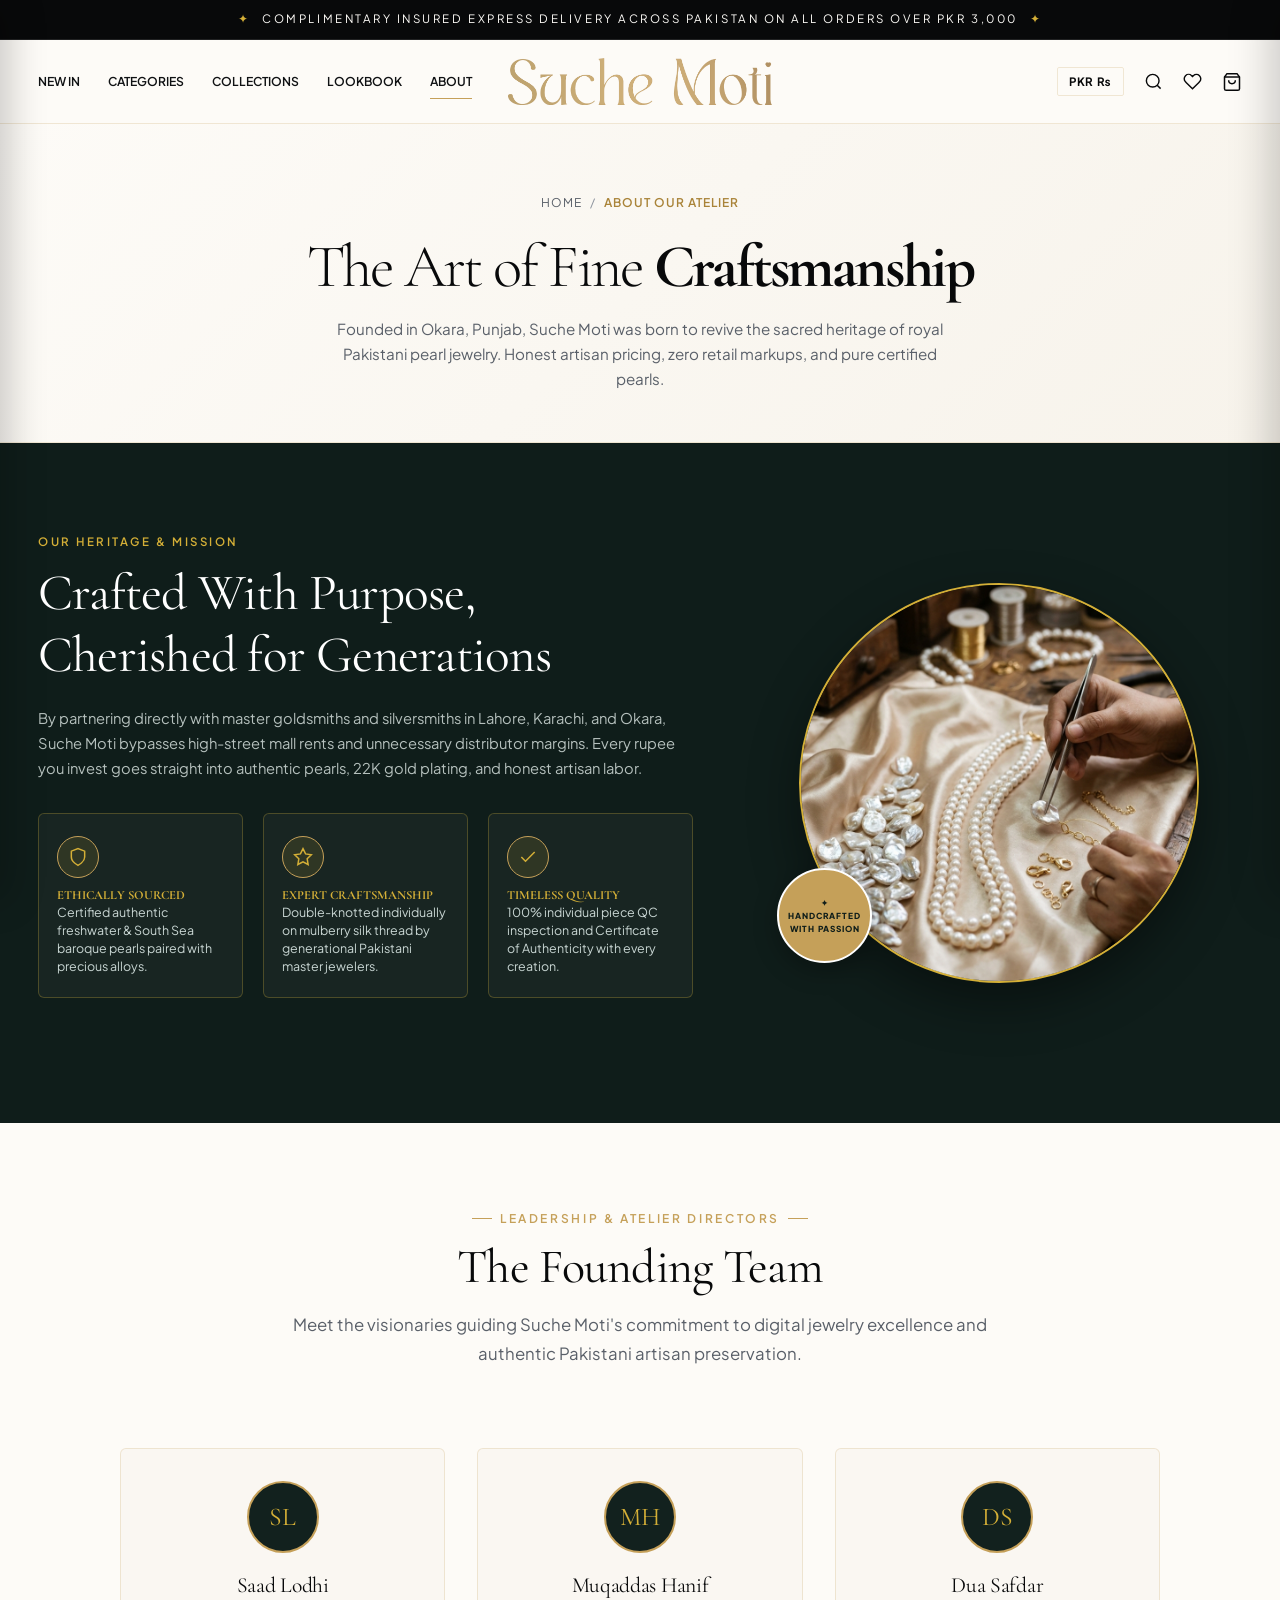
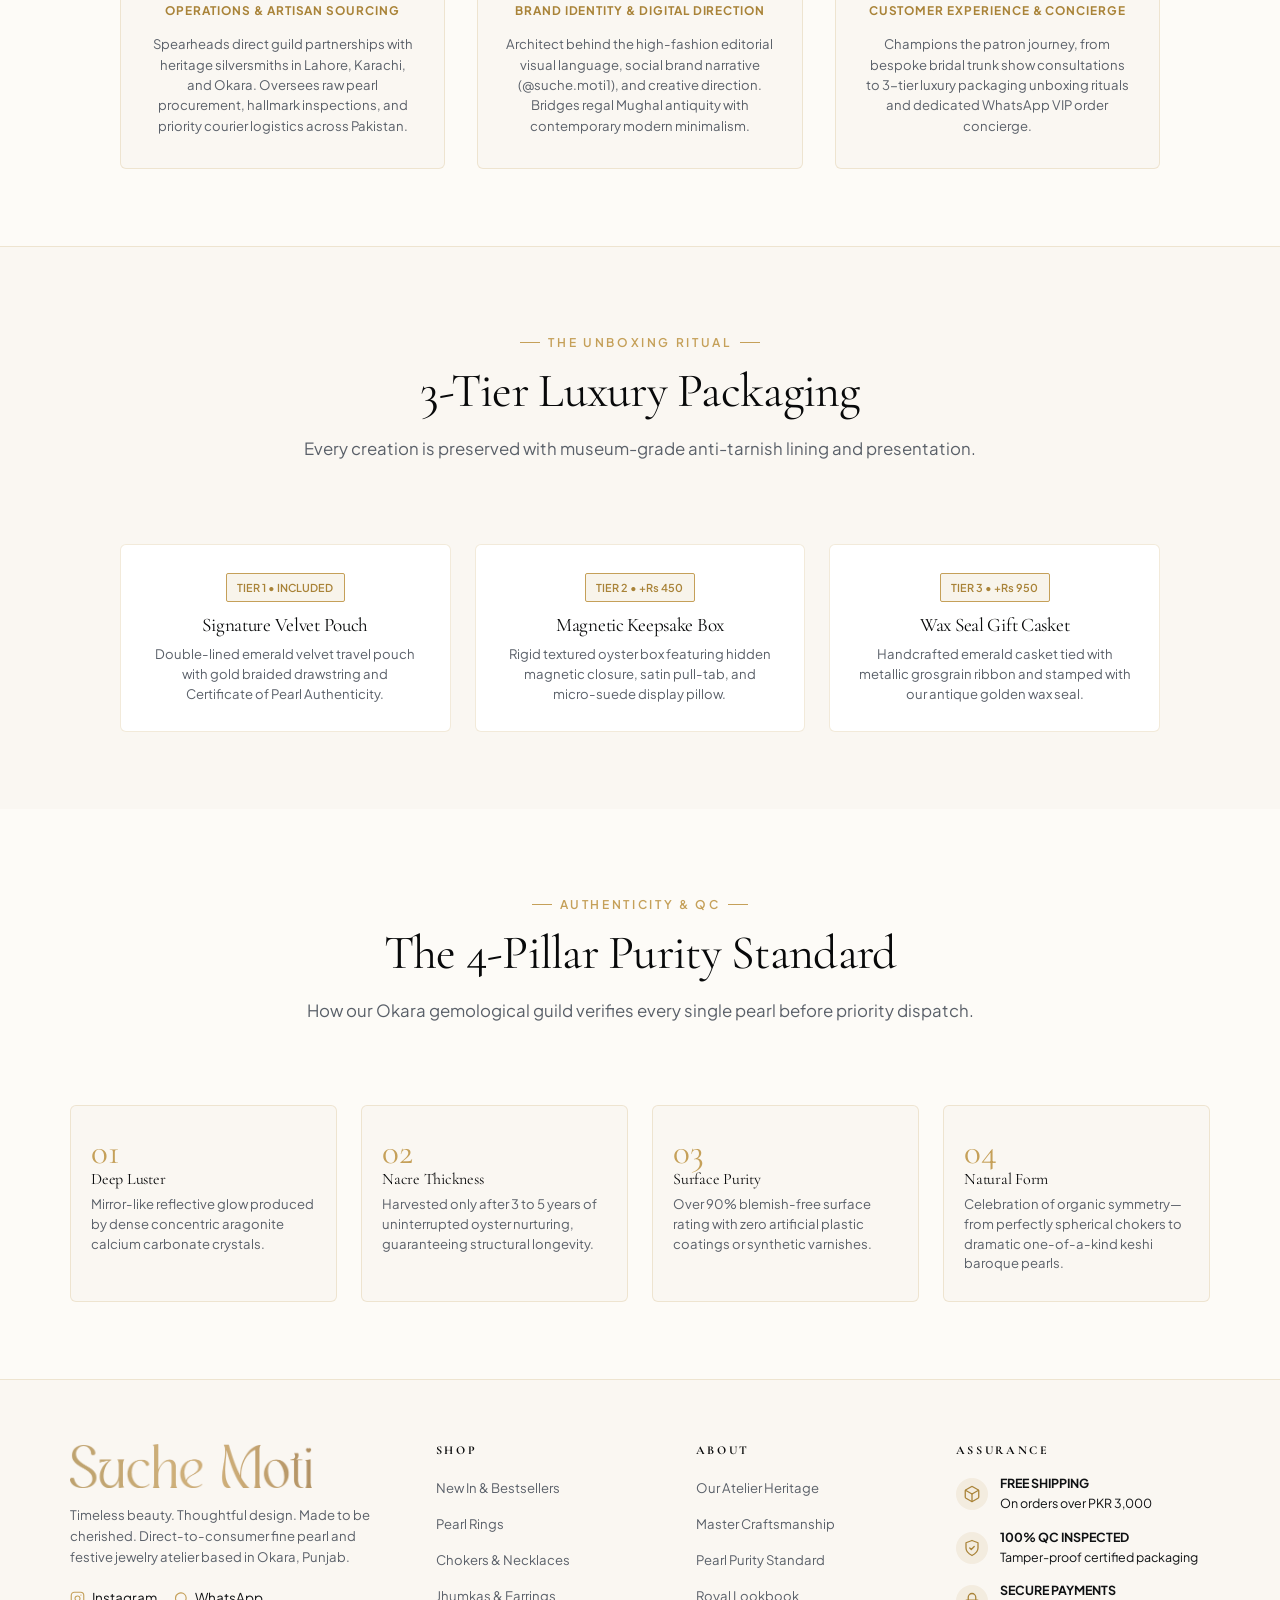
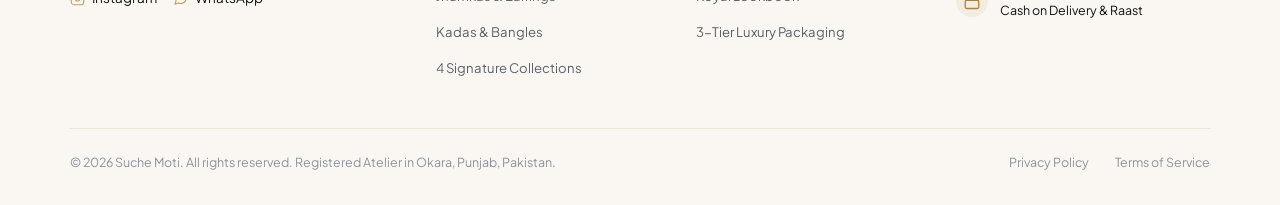
==== commit 54f6ca3e: "feat: eliminate product image duplication with bespoke photography & replace footer emojis with luxu" ====
--- a/about.html
+++ b/about.html
@@ -348,11 +348,13 @@
             Timeless beauty. Thoughtful design. Made to be cherished. Direct-to-consumer fine pearl and festive jewelry atelier based in Okara, Punjab.
           </p>
           <div class="footer-social-links">
-            <a href="https://www.instagram.com/suche.moti1/" target="_blank" rel="noopener noreferrer">
-              <span>📷</span> Instagram
+            <a href="https://www.instagram.com/suche.moti1/" target="_blank" rel="noopener noreferrer" aria-label="Suche Moti Instagram">
+              <svg width="15" height="15" viewBox="0 0 24 24" fill="none" stroke="currentColor" stroke-width="1.8" stroke-linecap="round" stroke-linejoin="round" aria-hidden="true"><rect x="2" y="2" width="20" height="20" rx="5" ry="5"></rect><path d="M16 11.37A4 4 0 1 1 12.63 8 4 4 0 0 1 16 11.37z"></path><line x1="17.5" y1="6.5" x2="17.51" y2="6.5"></line></svg>
+              <span>Instagram</span>
             </a>
-            <a href="https://wa.me/923000000000" target="_blank" rel="noopener noreferrer">
-              <span>💬</span> WhatsApp
+            <a href="https://wa.me/923000000000" target="_blank" rel="noopener noreferrer" aria-label="Suche Moti WhatsApp Concierge">
+              <svg width="15" height="15" viewBox="0 0 24 24" fill="none" stroke="currentColor" stroke-width="1.8" stroke-linecap="round" stroke-linejoin="round" aria-hidden="true"><path d="M21 11.5a8.38 8.38 0 0 1-.9 3.8 8.5 8.5 0 0 1-7.6 4.7 8.38 8.38 0 0 1-3.8-.9L3 21l1.9-5.7a8.38 8.38 0 0 1-.9-3.8 8.5 8.5 0 0 1 4.7-7.6 8.38 8.38 0 0 1 3.8-.9h.5a8.48 8.48 0 0 1 8 8v.5z"></path></svg>
+              <span>WhatsApp</span>
             </a>
           </div>
         </div>
@@ -384,16 +386,22 @@
           <h4 class="footer-heading">ASSURANCE</h4>
           <div class="footer-assurances">
             <div class="assurance-item">
-              <span class="assurance-icon">📦</span>
+              <span class="assurance-icon" aria-hidden="true">
+                <svg width="18" height="18" viewBox="0 0 24 24" fill="none" stroke="currentColor" stroke-width="1.7" stroke-linecap="round" stroke-linejoin="round"><path d="M21 16V8a2 2 0 0 0-1-1.73l-7-4a2 2 0 0 0-2 0l-7 4A2 2 0 0 0 3 8v8a2 2 0 0 0 1 1.73l7 4a2 2 0 0 0 2 0l7-4A2 2 0 0 0 21 16z"></path><polyline points="3.27 6.96 12 12.01 20.73 6.96"></polyline><line x1="12" y1="22.08" x2="12" y2="12"></line></svg>
+              </span>
               <span><strong>FREE SHIPPING</strong><br>On orders over PKR 3,000</span>
             </div>
             <div class="assurance-item">
-              <span class="assurance-icon">🔍</span>
+              <span class="assurance-icon" aria-hidden="true">
+                <svg width="18" height="18" viewBox="0 0 24 24" fill="none" stroke="currentColor" stroke-width="1.7" stroke-linecap="round" stroke-linejoin="round"><path d="M12 22s8-4 8-10V5l-8-3-8 3v7c0 6 8 10 8 10z"></path><polyline points="9 12 11 14 15 10"></polyline></svg>
+              </span>
               <span><strong>100% QC INSPECTED</strong><br>Tamper-proof certified packaging</span>
             </div>
             <div class="assurance-item">
-              <span class="assurance-icon">🔒</span>
-              <span><strong>SECURE PAYMENTS</strong><br>Cash on Delivery & Raast</span>
+              <span class="assurance-icon" aria-hidden="true">
+                <svg width="18" height="18" viewBox="0 0 24 24" fill="none" stroke="currentColor" stroke-width="1.7" stroke-linecap="round" stroke-linejoin="round"><rect x="3" y="11" width="18" height="11" rx="2" ry="2"></rect><path d="M7 11V7a5 5 0 0 1 10 0v4"></path></svg>
+              </span>
+              <span><strong>SECURE PAYMENTS</strong><br>Cash on Delivery &amp; Raast</span>
             </div>
           </div>
         </div>
--- a/css/main.css
+++ b/css/main.css
@@ -2112,12 +2112,23 @@
   font-size: 0.85rem;
   display: inline-flex;
   align-items: center;
-  gap: 6px;
+  gap: 7px;
   transition: color var(--transition-fast);
+}
+
+.footer-social-links a svg {
+  flex-shrink: 0;
+  color: var(--color-gold-500);
+  transition: transform var(--transition-fast), color var(--transition-fast);
 }
 
 .footer-social-links a:hover {
   color: var(--color-gold-600);
+}
+
+.footer-social-links a:hover svg {
+  color: var(--color-gold-600);
+  transform: translateY(-1px);
 }
 
 .footer-heading {
@@ -2161,8 +2172,19 @@
 }
 
 .assurance-icon {
-  color: var(--color-gold-500);
-  font-size: 1.1rem;
+  display: inline-flex;
+  align-items: center;
+  justify-content: center;
+  width: 32px;
+  height: 32px;
+  border-radius: 50%;
+  background: rgba(197, 160, 89, 0.12);
+  color: var(--color-gold-600);
+  flex-shrink: 0;
+}
+
+.assurance-icon svg {
+  display: block;
 }
 
 .footer-bottom-bar {
